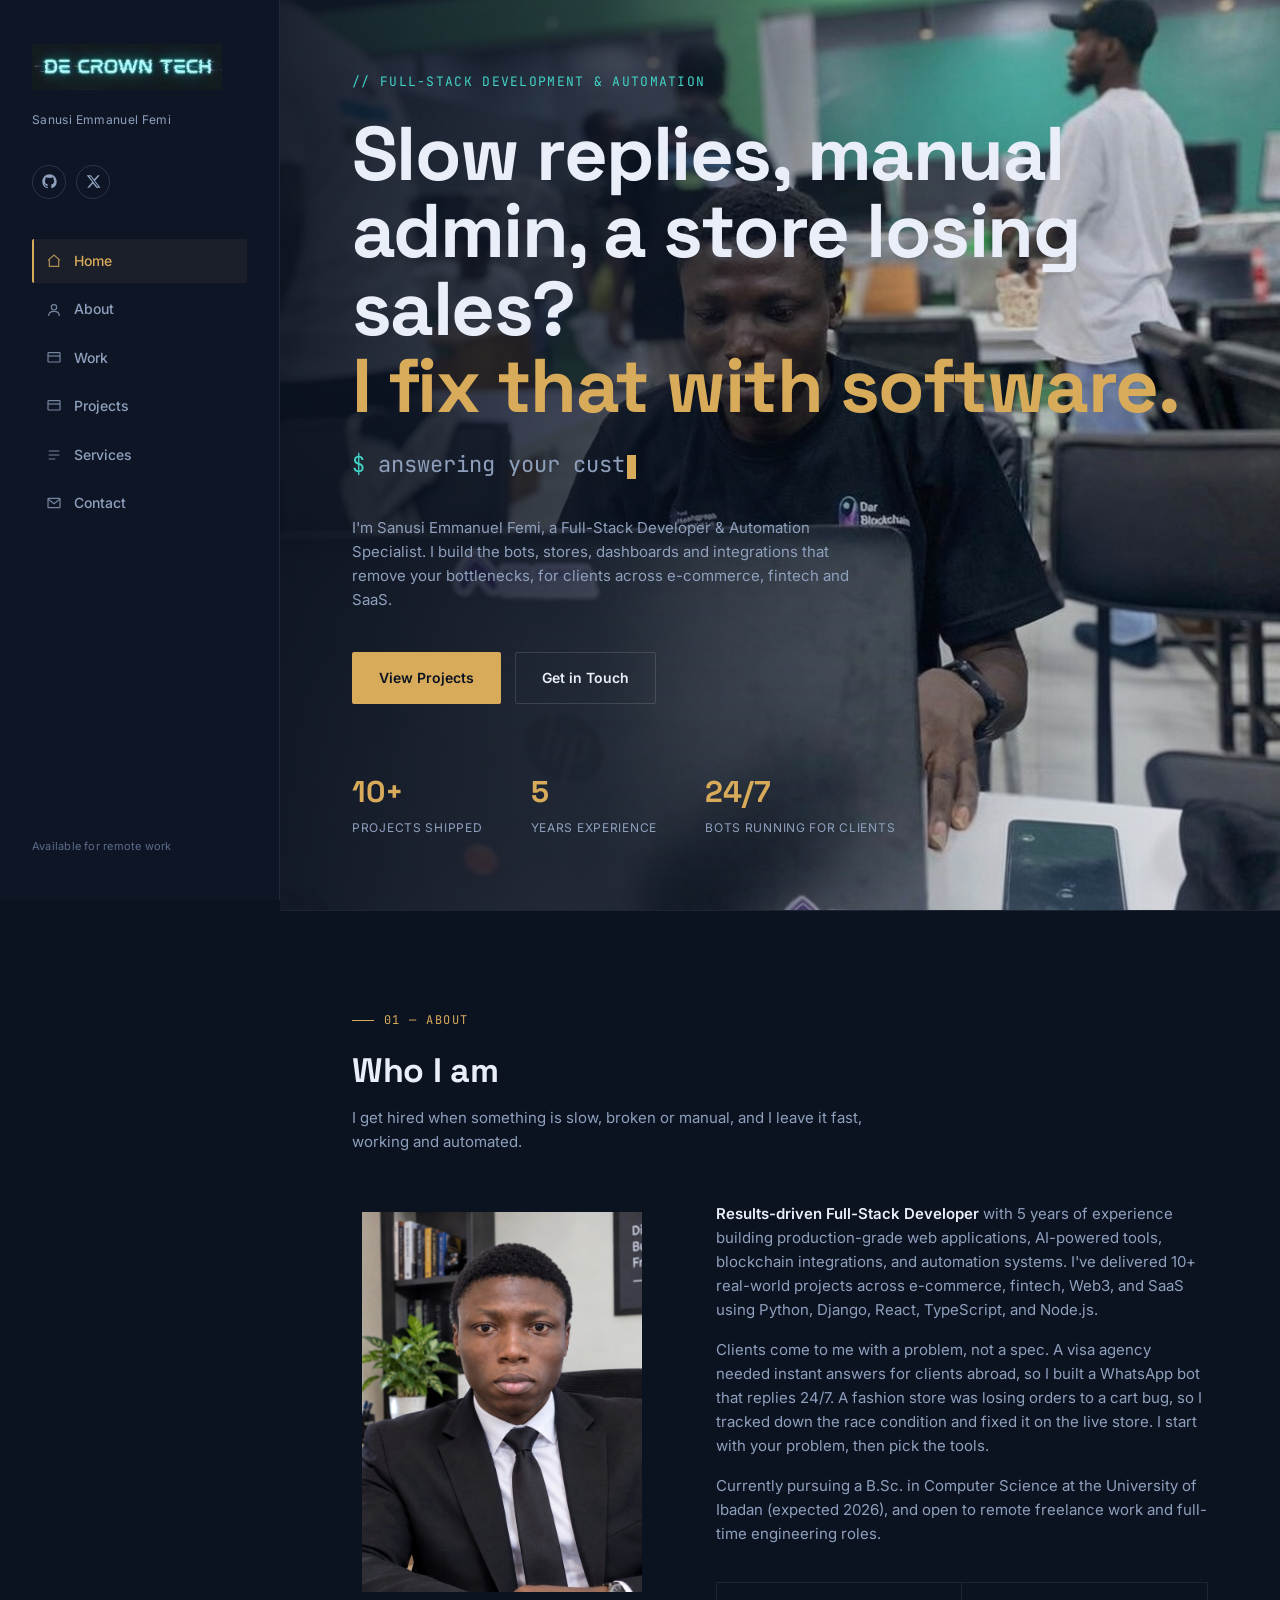
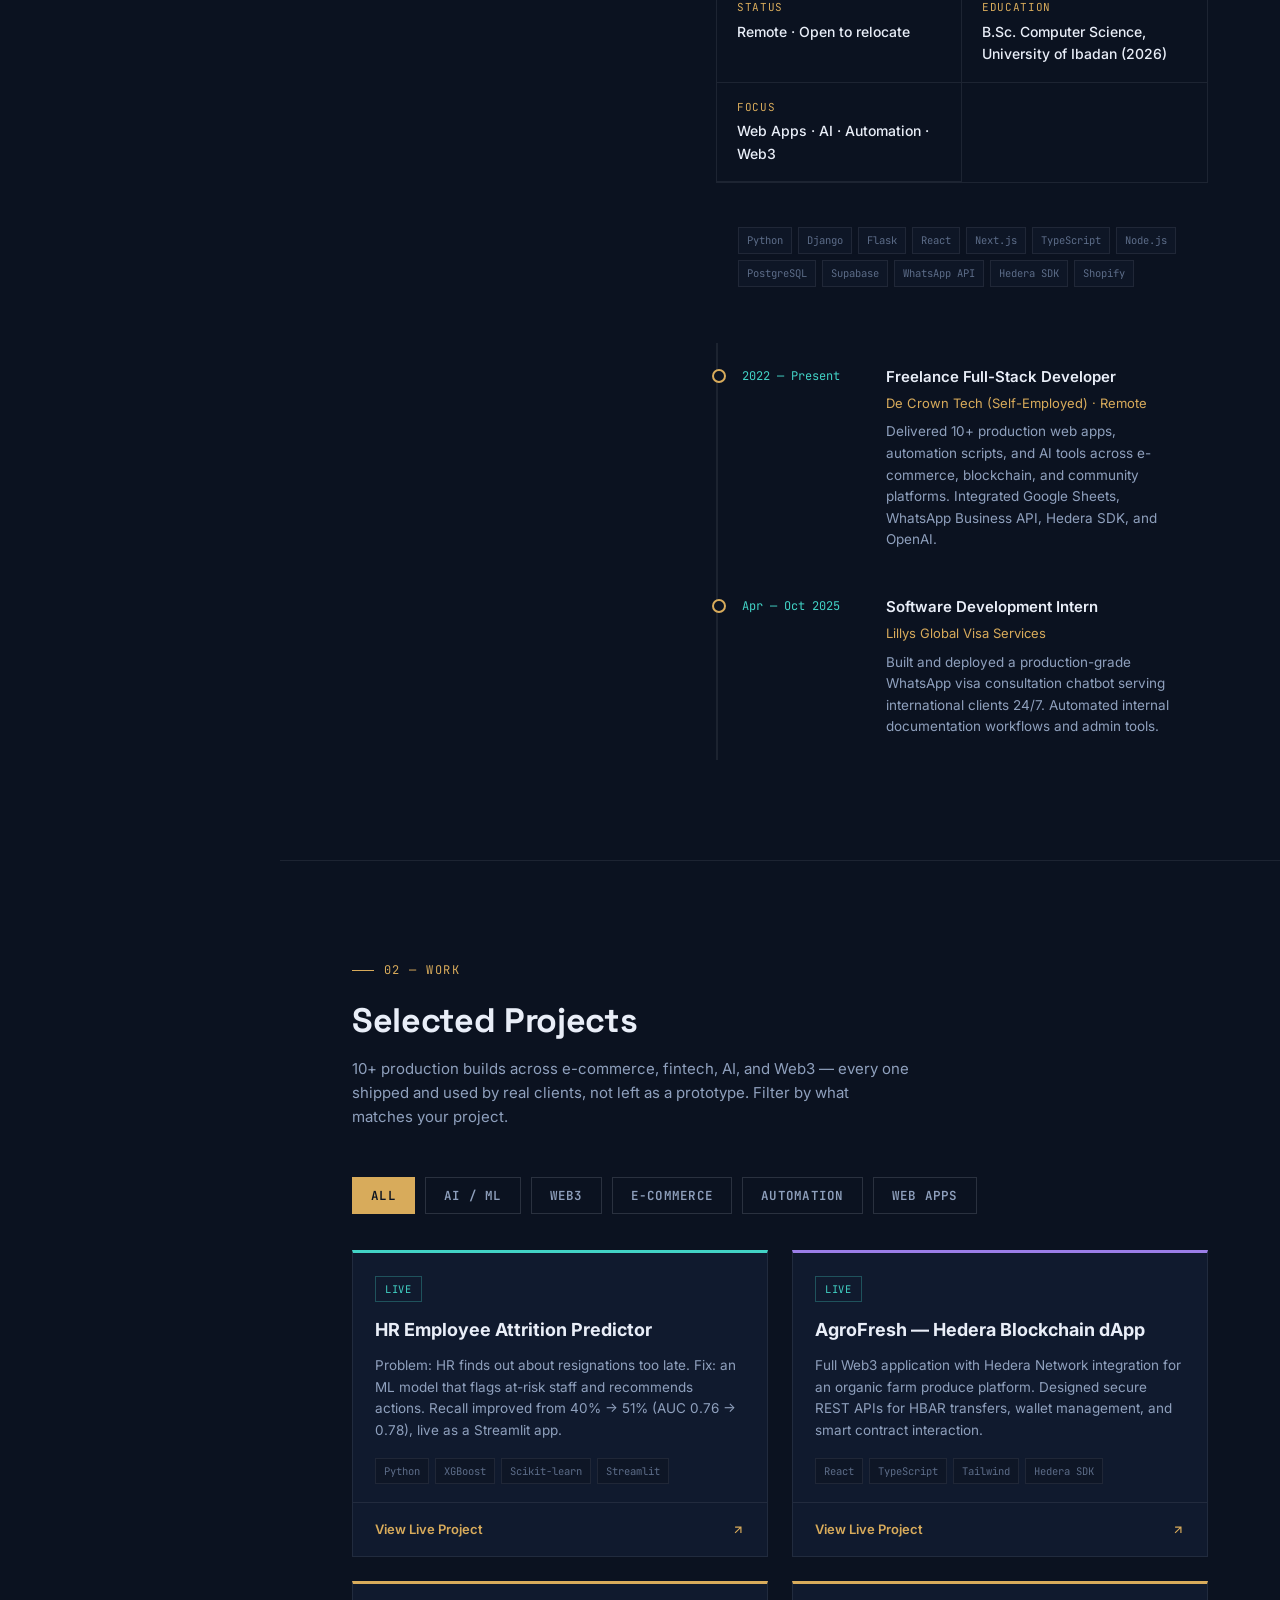
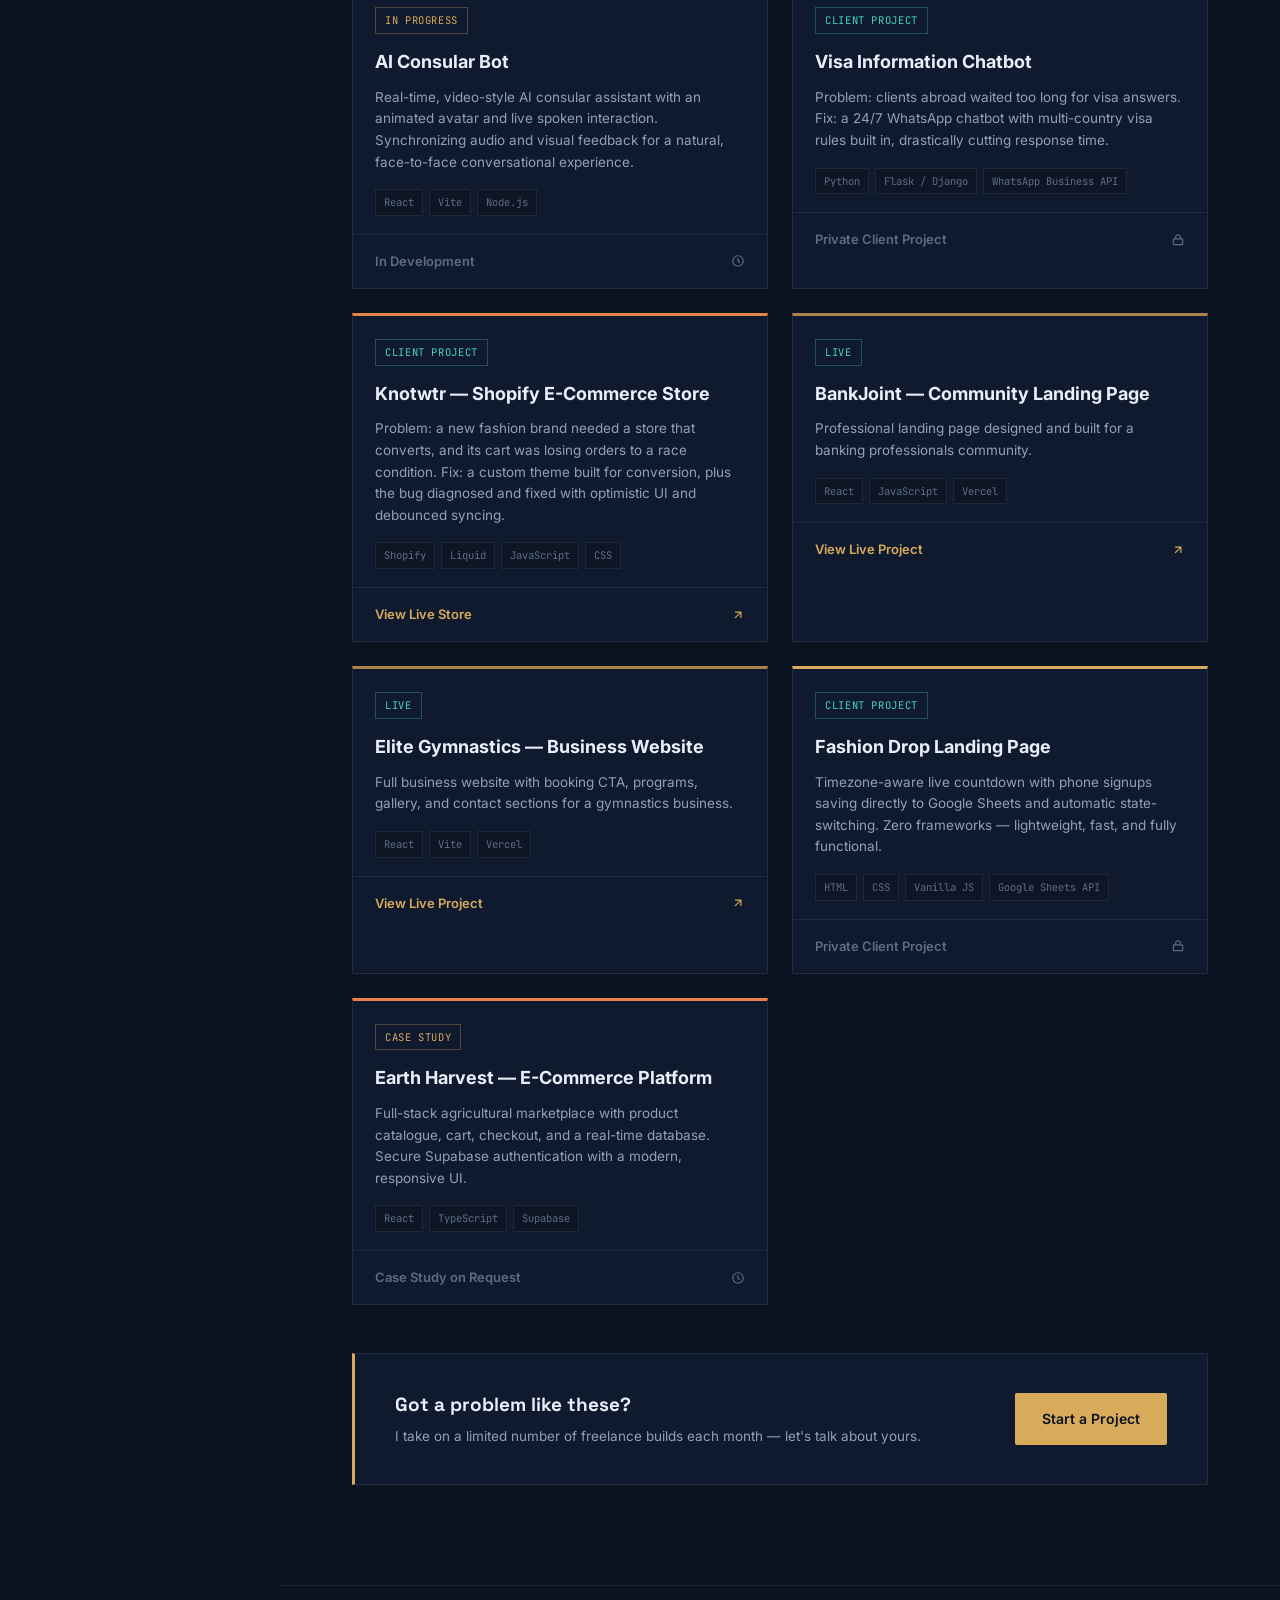
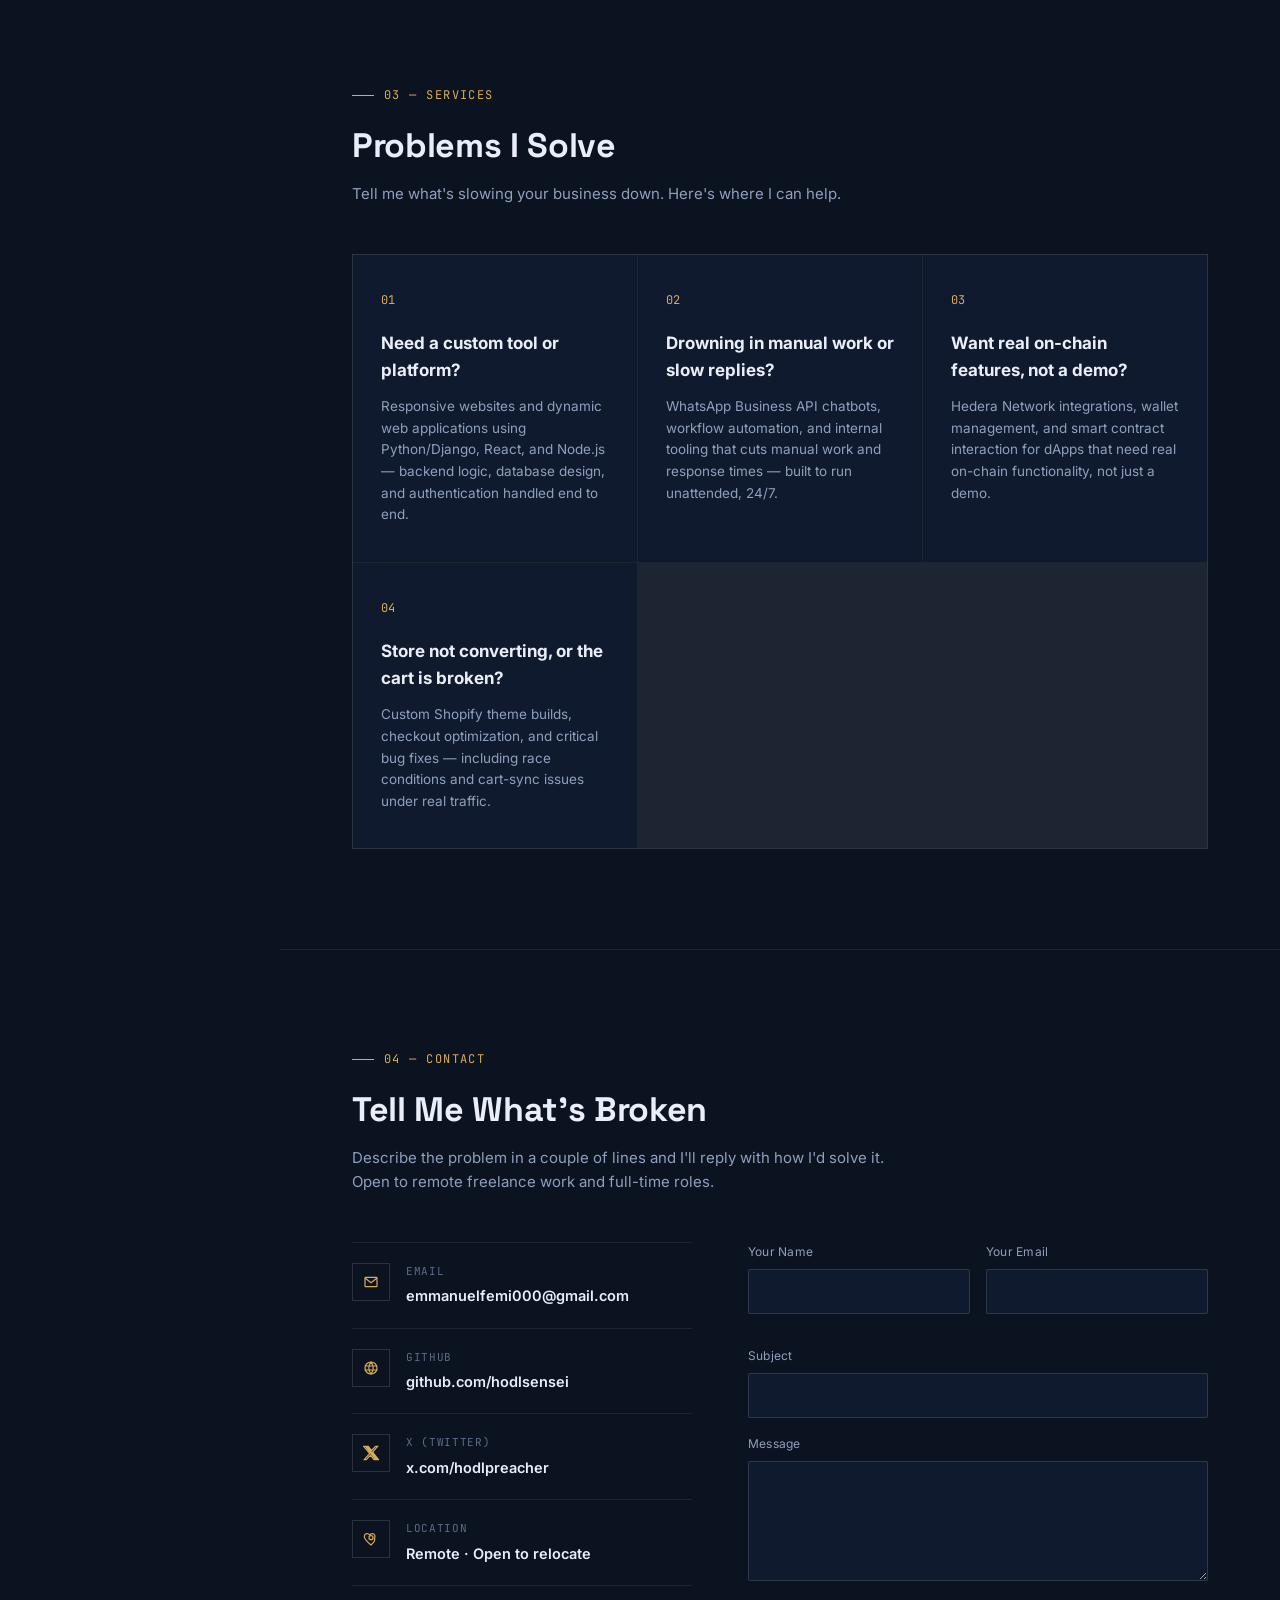
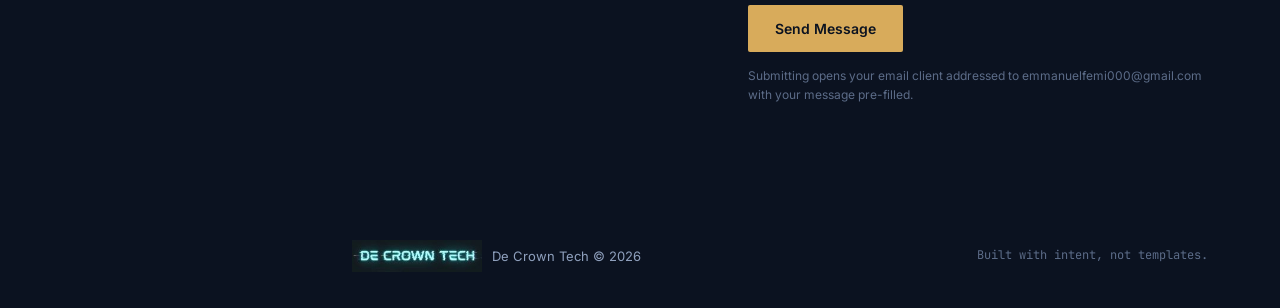
==== index.html @ ac9dbe1c "Initial commit: portfolio" ====
<!DOCTYPE html>
<html lang="en">
<head>
<meta charset="UTF-8">
<meta name="viewport" content="width=device-width, initial-scale=1.0">
<title>Sanusi Emmanuel Femi — De Crown Tech | Full-Stack Developer</title>
<meta name="description" content="Full-Stack Developer & Automation Specialist. Web apps, AI tools, Web3 integrations and Shopify builds for global clients.">
<link rel="preconnect" href="https://fonts.googleapis.com">
<link rel="preconnect" href="https://fonts.gstatic.com" crossorigin>
<link href="https://fonts.googleapis.com/css2?family=Space+Grotesk:wght@400;500;600;700&family=Inter:wght@400;500;600&family=JetBrains+Mono:wght@400;500&display=swap" rel="stylesheet">
<link rel="stylesheet" href="style.css">
</head>
<body>

<div class="app">

  <!-- ============ SIDEBAR ============ -->
  <aside class="sidebar">
    <div class="brand">
      <img src="assests/logo.jpg" alt="De Crown Tech logo" class="crown-mark">
      <div class="brand-sub">Sanusi Emmanuel Femi</div>
    </div>

    <button class="nav-toggle" id="navToggle" aria-label="Toggle navigation">
      <svg viewBox="0 0 24 24" width="18" height="18" fill="none" stroke="currentColor" stroke-width="2"><line x1="3" y1="6" x2="21" y2="6"/><line x1="3" y1="12" x2="21" y2="12"/><line x1="3" y1="18" x2="21" y2="18"/></svg>
    </button>

    <div class="socials">
      <a href="https://github.com/hodlsensei" target="_blank" rel="noopener" aria-label="GitHub">
        <svg viewBox="0 0 24 24" fill="currentColor"><path d="M12 .5C5.73.5.5 5.73.5 12a11.5 11.5 0 007.87 10.94c.58.1.79-.25.79-.56v-2c-3.2.7-3.88-1.54-3.88-1.54-.53-1.34-1.29-1.7-1.29-1.7-1.05-.72.08-.71.08-.71 1.17.08 1.78 1.2 1.78 1.2 1.03 1.77 2.7 1.26 3.36.96.1-.75.4-1.26.73-1.55-2.55-.29-5.24-1.28-5.24-5.7 0-1.26.45-2.29 1.19-3.1-.12-.29-.52-1.46.11-3.05 0 0 .97-.31 3.18 1.18a11 11 0 015.79 0c2.2-1.49 3.17-1.18 3.17-1.18.64 1.59.24 2.76.12 3.05.74.81 1.18 1.84 1.18 3.1 0 4.43-2.7 5.4-5.27 5.69.42.36.78 1.07.78 2.16v3.2c0 .31.21.67.8.56A11.5 11.5 0 0023.5 12C23.5 5.73 18.27.5 12 .5z"/></svg>
      </a>
      <a href="https://x.com/hodlpreacher" target="_blank" rel="noopener" aria-label="X (Twitter)">
        <svg viewBox="0 0 24 24" fill="currentColor"><path d="M18.9 2H22l-7.6 8.7L23.3 22h-6.8l-5.3-6.9L5 22H1.9l8.1-9.3L1 2h7l4.8 6.3L18.9 2zm-1.2 18h1.9L7.4 4H5.4l12.3 16z"/></svg>
      </a>
    </div>

    <nav class="nav" id="navMenu">
      <a href="#home" class="nav-link active">
        <svg viewBox="0 0 24 24" fill="none" stroke="currentColor" stroke-width="1.8"><path d="M3 11l9-8 9 8"/><path d="M5 10v10h14V10"/></svg>
        Home
      </a>
      <a href="#about" class="nav-link">
        <svg viewBox="0 0 24 24" fill="none" stroke="currentColor" stroke-width="1.8"><circle cx="12" cy="8" r="4"/><path d="M4 21c0-4.4 3.6-7 8-7s8 2.6 8 7"/></svg>
        About
      </a>
      <a href="work.html" class="nav-link">
        <svg viewBox="0 0 24 24" fill="none" stroke="currentColor" stroke-width="1.8"><rect x="3" y="4" width="18" height="14" rx="1"/><path d="M3 9h18"/></svg>
        Work
      </a>
      <a href="#projects" class="nav-link">
        <svg viewBox="0 0 24 24" fill="none" stroke="currentColor" stroke-width="1.8"><rect x="3" y="4" width="18" height="14" rx="1"/><path d="M3 9h18"/></svg>
        Projects
      </a>
      <a href="#services" class="nav-link">
        <svg viewBox="0 0 24 24" fill="none" stroke="currentColor" stroke-width="1.8"><path d="M4 6h16M4 12h16M4 18h10"/></svg>
        Services
      </a>
      <a href="#contact" class="nav-link">
        <svg viewBox="0 0 24 24" fill="none" stroke="currentColor" stroke-width="1.8"><rect x="3" y="5" width="18" height="14" rx="1"/><path d="M3 6l9 7 9-7"/></svg>
        Contact
      </a>
    </nav>

    <div class="sidebar-footer">Available for remote work</div>
  </aside>

  <!-- ============ MAIN ============ -->
  <main class="main">

    <!-- HERO -->
    <section class="hero" id="home">
      <img src="assests/hero-photo.jpg" alt="Sanusi Emmanuel Femi working on his laptop" class="hero-photo">
      <div class="hero-overlay"></div>
      <div class="hero-grid"></div>
      <div class="hero-eyebrow mono">// FULL-STACK DEVELOPMENT &amp; AUTOMATION</div>
      <h1>Slow replies, manual admin, a store losing sales?<br><span class="accent">I fix that with software.</span></h1>
      <div class="hero-typing mono"><span class="prompt">$</span> <span id="typeTarget"></span><span class="cursor"></span></div>
      <p class="hero-desc">I'm Sanusi Emmanuel Femi, a Full-Stack Developer &amp; Automation Specialist. I build the bots, stores, dashboards and integrations that remove your bottlenecks, for clients across e-commerce, fintech and SaaS.</p>
      <div class="hero-cta">
        <a href="#projects" class="btn btn-primary">View Projects</a>
        <a href="#contact" class="btn btn-ghost">Get in Touch</a>
      </div>
      <div class="hero-stats">
        <div><div class="hero-stat-num">10+</div><div class="hero-stat-label">Projects Shipped</div></div>
        <div><div class="hero-stat-num">5</div><div class="hero-stat-label">Years Experience</div></div>
        <div><div class="hero-stat-num">24/7</div><div class="hero-stat-label">Bots Running For Clients</div></div>
      </div>
    </section>

    <!-- ABOUT -->
    <section id="about">
      <div class="section-tag mono">01 — About</div>
      <h2 class="section-title">Who I am</h2>
      <p class="section-lede">I get hired when something is slow, broken or manual, and I leave it fast, working and automated.</p>

      <div class="about-grid">
        <div class="about-photo-wrap">
          <img src="assests/headshot.jpg" alt="Sanusi Emmanuel Femi" class="about-photo">
        </div>
        <div>
          <div class="about-bio">
            <p><strong>Results-driven Full-Stack Developer</strong> with 5 years of experience building production-grade web applications, AI-powered tools, blockchain integrations, and automation systems. I've delivered 10+ real-world projects across e-commerce, fintech, Web3, and SaaS using Python, Django, React, TypeScript, and Node.js.</p>
            <p>Clients come to me with a problem, not a spec. A visa agency needed instant answers for clients abroad, so I built a WhatsApp bot that replies 24/7. A fashion store was losing orders to a cart bug, so I tracked down the race condition and fixed it on the live store. I start with your problem, then pick the tools.</p>
            <p>Currently pursuing a B.Sc. in Computer Science at the University of Ibadan (expected 2026), and open to remote freelance work and full-time engineering roles.</p>
          </div>

          <div class="facts">
            <div class="fact"><span class="fact-k mono">STATUS</span><span class="fact-v">Remote · Open to relocate</span></div>
            <div class="fact"><span class="fact-k mono">EDUCATION</span><span class="fact-v">B.Sc. Computer Science, University of Ibadan (2026)</span></div>
            <div class="fact"><span class="fact-k mono">FOCUS</span><span class="fact-v">Web Apps · AI · Automation · Web3</span></div>
          </div>

          <div class="project-tags">
            <span>Python</span><span>Django</span><span>Flask</span><span>React</span><span>Next.js</span><span>TypeScript</span><span>Node.js</span><span>PostgreSQL</span><span>Supabase</span><span>WhatsApp API</span><span>Hedera SDK</span><span>Shopify</span>
          </div>

          <div class="timeline">
            <div class="timeline-item">
              <div class="timeline-date mono">2022 — Present</div>
              <div>
                <div class="timeline-role">Freelance Full-Stack Developer</div>
                <div class="timeline-org">De Crown Tech (Self-Employed) · Remote</div>
                <div class="timeline-desc">Delivered 10+ production web apps, automation scripts, and AI tools across e-commerce, blockchain, and community platforms. Integrated Google Sheets, WhatsApp Business API, Hedera SDK, and OpenAI.</div>
              </div>
            </div>
            <div class="timeline-item">
              <div class="timeline-date mono">Apr — Oct 2025</div>
              <div>
                <div class="timeline-role">Software Development Intern</div>
                <div class="timeline-org">Lillys Global Visa Services</div>
                <div class="timeline-desc">Built and deployed a production-grade WhatsApp visa consultation chatbot serving international clients 24/7. Automated internal documentation workflows and admin tools.</div>
              </div>
            </div>
          </div>
        </div>
      </div>
    </section>

    <!-- PROJECTS -->
    <section id="projects">
      <div class="section-tag mono">02 — Work</div>
      <h2 class="section-title">Selected Projects</h2>
      <p class="section-lede">10+ production builds across e-commerce, fintech, AI, and Web3 — every one shipped and used by real clients, not left as a prototype. Filter by what matches your project.</p>

      <div class="filters" id="filters">
        <button class="filter-btn active" data-filter="all">ALL</button>
        <button class="filter-btn" data-filter="ai">AI / ML</button>
        <button class="filter-btn" data-filter="web3">WEB3</button>
        <button class="filter-btn" data-filter="ecom">E-COMMERCE</button>
        <button class="filter-btn" data-filter="automation">AUTOMATION</button>
        <button class="filter-btn" data-filter="web">WEB APPS</button>
      </div>

      <div class="project-grid" id="projectGrid">

        <div class="project-card" data-cat="ai">
          <div class="project-top">
            <span class="project-status live">Live</span>
            <div class="project-title">HR Employee Attrition Predictor</div>
            <div class="project-desc">Problem: HR finds out about resignations too late. Fix: an ML model that flags at-risk staff and recommends actions. Recall improved from 40% → 51% (AUC 0.76 → 0.78), live as a Streamlit app.</div>
          </div>
          <div class="project-tags"><span>Python</span><span>XGBoost</span><span>Scikit-learn</span><span>Streamlit</span></div>
          <a href="https://hr-attrition-predictorr.streamlit.app" target="_blank" rel="noopener" class="project-link">View Live Project
            <svg viewBox="0 0 24 24" fill="none" stroke="currentColor" stroke-width="2"><path d="M7 17L17 7M7 7h10v10"/></svg>
          </a>
        </div>

        <div class="project-card" data-cat="web3">
          <div class="project-top">
            <span class="project-status live">Live</span>
            <div class="project-title">AgroFresh — Hedera Blockchain dApp</div>
            <div class="project-desc">Full Web3 application with Hedera Network integration for an organic farm produce platform. Designed secure REST APIs for HBAR transfers, wallet management, and smart contract interaction.</div>
          </div>
          <div class="project-tags"><span>React</span><span>TypeScript</span><span>Tailwind</span><span>Hedera SDK</span></div>
          <a href="https://hedera-app-mu.vercel.app" target="_blank" rel="noopener" class="project-link">View Live Project
            <svg viewBox="0 0 24 24" fill="none" stroke="currentColor" stroke-width="2"><path d="M7 17L17 7M7 7h10v10"/></svg>
          </a>
        </div>

        <div class="project-card" data-cat="automation ai">
          <div class="project-top">
            <span class="project-status progress">In Progress</span>
            <div class="project-title">AI Consular Bot</div>
            <div class="project-desc">Real-time, video-style AI consular assistant with an animated avatar and live spoken interaction. Synchronizing audio and visual feedback for a natural, face-to-face conversational experience.</div>
          </div>
          <div class="project-tags"><span>React</span><span>Vite</span><span>Node.js</span></div>
          <span class="project-link disabled">In Development
            <svg viewBox="0 0 24 24" fill="none" stroke="currentColor" stroke-width="2"><circle cx="12" cy="12" r="9"/><path d="M12 7v5l3 3"/></svg>
          </span>
        </div>

        <div class="project-card" data-cat="automation">
          <div class="project-top">
            <span class="project-status live">Client Project</span>
            <div class="project-title">Visa Information Chatbot</div>
            <div class="project-desc">Problem: clients abroad waited too long for visa answers. Fix: a 24/7 WhatsApp chatbot with multi-country visa rules built in, drastically cutting response time.</div>
          </div>
          <div class="project-tags"><span>Python</span><span>Flask / Django</span><span>WhatsApp Business API</span></div>
          <span class="project-link disabled">Private Client Project
            <svg viewBox="0 0 24 24" fill="none" stroke="currentColor" stroke-width="2"><rect x="4" y="10" width="16" height="10" rx="1"/><path d="M8 10V7a4 4 0 018 0v3"/></svg>
          </span>
        </div>

        <div class="project-card" data-cat="ecom">
          <div class="project-top">
            <span class="project-status live">Client Project</span>
            <div class="project-title">Knotwtr — Shopify E-Commerce Store</div>
            <div class="project-desc">Problem: a new fashion brand needed a store that converts, and its cart was losing orders to a race condition. Fix: a custom theme built for conversion, plus the bug diagnosed and fixed with optimistic UI and debounced syncing.</div>
          </div>
          <div class="project-tags"><span>Shopify</span><span>Liquid</span><span>JavaScript</span><span>CSS</span></div>
          <a href="https://knotwtr.com" target="_blank" rel="noopener" class="project-link">View Live Store
            <svg viewBox="0 0 24 24" fill="none" stroke="currentColor" stroke-width="2"><path d="M7 17L17 7M7 7h10v10"/></svg>
          </a>
        </div>

        <div class="project-card" data-cat="web">
          <div class="project-top">
            <span class="project-status live">Live</span>
            <div class="project-title">BankJoint — Community Landing Page</div>
            <div class="project-desc">Professional landing page designed and built for a banking professionals community.</div>
          </div>
          <div class="project-tags"><span>React</span><span>JavaScript</span><span>Vercel</span></div>
          <a href="https://bankjoint.vercel.app" target="_blank" rel="noopener" class="project-link">View Live Project
            <svg viewBox="0 0 24 24" fill="none" stroke="currentColor" stroke-width="2"><path d="M7 17L17 7M7 7h10v10"/></svg>
          </a>
        </div>

        <div class="project-card" data-cat="web">
          <div class="project-top">
            <span class="project-status live">Live</span>
            <div class="project-title">Elite Gymnastics — Business Website</div>
            <div class="project-desc">Full business website with booking CTA, programs, gallery, and contact sections for a gymnastics business.</div>
          </div>
          <div class="project-tags"><span>React</span><span>Vite</span><span>Vercel</span></div>
          <a href="https://elite-gymnastics-launch.vercel.app" target="_blank" rel="noopener" class="project-link">View Live Project
            <svg viewBox="0 0 24 24" fill="none" stroke="currentColor" stroke-width="2"><path d="M7 17L17 7M7 7h10v10"/></svg>
          </a>
        </div>

        <div class="project-card" data-cat="web automation">
          <div class="project-top">
            <span class="project-status live">Client Project</span>
            <div class="project-title">Fashion Drop Landing Page</div>
            <div class="project-desc">Timezone-aware live countdown with phone signups saving directly to Google Sheets and automatic state-switching. Zero frameworks — lightweight, fast, and fully functional.</div>
          </div>
          <div class="project-tags"><span>HTML</span><span>CSS</span><span>Vanilla JS</span><span>Google Sheets API</span></div>
          <span class="project-link disabled">Private Client Project
            <svg viewBox="0 0 24 24" fill="none" stroke="currentColor" stroke-width="2"><rect x="4" y="10" width="16" height="10" rx="1"/><path d="M8 10V7a4 4 0 018 0v3"/></svg>
          </span>
        </div>

        <div class="project-card" data-cat="ecom web">
          <div class="project-top">
            <span class="project-status progress">Case Study</span>
            <div class="project-title">Earth Harvest — E-Commerce Platform</div>
            <div class="project-desc">Full-stack agricultural marketplace with product catalogue, cart, checkout, and a real-time database. Secure Supabase authentication with a modern, responsive UI.</div>
          </div>
          <div class="project-tags"><span>React</span><span>TypeScript</span><span>Supabase</span></div>
          <span class="project-link disabled">Case Study on Request
            <svg viewBox="0 0 24 24" fill="none" stroke="currentColor" stroke-width="2"><circle cx="12" cy="12" r="9"/><path d="M12 7v5l3 3"/></svg>
          </span>
        </div>

      </div>

      <div class="projects-cta">
        <div>
          <div class="projects-cta-title">Got a problem like these?</div>
          <div class="projects-cta-sub">I take on a limited number of freelance builds each month — let's talk about yours.</div>
        </div>
        <a href="#contact" class="btn btn-primary">Start a Project</a>
      </div>
    </section>

    <!-- SERVICES -->
    <section id="services">
      <div class="section-tag mono">03 — Services</div>
      <h2 class="section-title">Problems I Solve</h2>
      <p class="section-lede">Tell me what's slowing your business down. Here's where I can help.</p>

      <div class="service-grid">
        <div class="service-card">
          <div class="service-num mono">01</div>
          <div class="service-title">Need a custom tool or platform?</div>
          <div class="service-desc">Responsive websites and dynamic web applications using Python/Django, React, and Node.js — backend logic, database design, and authentication handled end to end.</div>
        </div>
        <div class="service-card">
          <div class="service-num mono">02</div>
          <div class="service-title">Drowning in manual work or slow replies?</div>
          <div class="service-desc">WhatsApp Business API chatbots, workflow automation, and internal tooling that cuts manual work and response times — built to run unattended, 24/7.</div>
        </div>
        <div class="service-card">
          <div class="service-num mono">03</div>
          <div class="service-title">Want real on-chain features, not a demo?</div>
          <div class="service-desc">Hedera Network integrations, wallet management, and smart contract interaction for dApps that need real on-chain functionality, not just a demo.</div>
        </div>
        <div class="service-card">
          <div class="service-num mono">04</div>
          <div class="service-title">Store not converting, or the cart is broken?</div>
          <div class="service-desc">Custom Shopify theme builds, checkout optimization, and critical bug fixes — including race conditions and cart-sync issues under real traffic.</div>
        </div>
      </div>
    </section>

    <!-- CONTACT -->
    <section id="contact">
      <div class="section-tag mono">04 — Contact</div>
      <h2 class="section-title">Tell Me What's Broken</h2>
      <p class="section-lede">Describe the problem in a couple of lines and I'll reply with how I'd solve it. Open to remote freelance work and full-time roles.</p>

      <div class="contact-grid">
        <div class="contact-info">
          <div class="contact-info-item">
            <div class="ci-icon"><svg viewBox="0 0 24 24" fill="none" stroke="currentColor" stroke-width="1.8"><rect x="3" y="5" width="18" height="14" rx="1"/><path d="M3 6l9 7 9-7"/></svg></div>
            <div><div class="ci-label mono">Email</div><div class="ci-value">emmanuelfemi000@gmail.com</div></div>
          </div>
          <div class="contact-info-item">
            <div class="ci-icon"><svg viewBox="0 0 24 24" fill="none" stroke="currentColor" stroke-width="1.8"><circle cx="12" cy="12" r="9"/><path d="M2.5 9h19M2.5 15h19M12 3a14 14 0 010 18M12 3a14 14 0 000 18"/></svg></div>
            <div><div class="ci-label mono">GitHub</div><div class="ci-value">github.com/hodlsensei</div></div>
          </div>
          <div class="contact-info-item">
            <div class="ci-icon"><svg viewBox="0 0 24 24" fill="none" stroke="currentColor" stroke-width="1.8"><path d="M18.9 2H22l-7.6 8.7L23.3 22h-6.8l-5.3-6.9L5 22H1.9l8.1-9.3L1 2h7l4.8 6.3L18.9 2zm-1.2 18h1.9L7.4 4H5.4l12.3 16z"/></svg></div>
            <div><div class="ci-label mono">X (Twitter)</div><div class="ci-value">x.com/hodlpreacher</div></div>
          </div>
          <div class="contact-info-item">
            <div class="ci-icon"><svg viewBox="0 0 24 24" fill="none" stroke="currentColor" stroke-width="1.8"><path d="M12 21s-7-6-9.3-10.1C1.1 7.8 2.4 4 6 4c2 0 3.3 1.1 4 2.2C10.7 5.1 12 4 14 4c3.6 0 4.9 3.8 3.3 6.9C19 15 12 21 12 21z" fill="none"/><circle cx="12" cy="10" r="3"/></svg></div>
            <div><div class="ci-label mono">Location</div><div class="ci-value">Remote · Open to relocate</div></div>
          </div>
        </div>

        <form class="contact-form" id="contactForm">
          <div class="form-row">
            <div class="field">
              <label for="cname">Your Name</label>
              <input type="text" id="cname" name="name" required>
            </div>
            <div class="field">
              <label for="cemail">Your Email</label>
              <input type="email" id="cemail" name="email" required>
            </div>
          </div>
          <div class="field">
            <label for="csubject">Subject</label>
            <input type="text" id="csubject" name="subject" required>
          </div>
          <div class="field">
            <label for="cmessage">Message</label>
            <textarea id="cmessage" name="message" required></textarea>
          </div>
          <button type="submit" class="btn btn-primary">Send Message</button>
          <div class="form-note">Submitting opens your email client addressed to emmanuelfemi000@gmail.com with your message pre-filled.</div>
        </form>
      </div>
    </section>

    <footer class="footer">
      <div class="footer-mark">
        <img src="assests/logo.jpg" alt="De Crown Tech logo" class="footer-logo">
        De Crown Tech © 2026
      </div>
      <div class="footer-right mono">Built with intent, not templates.</div>
    </footer>

  </main>
</div>

<script src="script.js"></script>

</body>
</html>
---- style.css ----
:root {
  --bg: #0b1220;
  --bg-panel: #101a2e;
  --bg-panel-2: #0e1626;
  --border: rgba(233, 238, 248, 0.08);
  --border-strong: rgba(233, 238, 248, 0.14);
  --text: #e9eef8;
  --text-dim: #8fa0bd;
  --text-faint: #5c6c88;
  --gold: #d8ab5b;
  --gold-dim: #a9834a;
  --teal: #42d3c6;
  --radius: 2px;
}

* {
  box-sizing: border-box;
  margin: 0;
  padding: 0;
}

html {
  scroll-behavior: smooth;
}

body {
  background: var(--bg);
  color: var(--text);
  font-family: 'Inter', sans-serif;
  font-size: 16px;
  line-height: 1.6;
  -webkit-font-smoothing: antialiased;
}

h1,
h2,
h3,
.display {
  font-family: 'Space Grotesk', sans-serif;
}

.mono {
  font-family: 'JetBrains Mono', monospace;
}

a {
  color: inherit;
  text-decoration: none;
}

ul {
  list-style: none;
}

img {
  max-width: 100%;
  display: block;
}

/* ---------- layout shell ---------- */
.app {
  display: grid;
  grid-template-columns: 280px 1fr;
  min-height: 100vh;
}

/* ---------- sidebar ---------- */
.sidebar {
  position: fixed;
  top: 0;
  left: 0;
  bottom: 0;
  width: 280px;
  background: var(--bg-panel-2);
  border-right: 1px solid var(--border);
  display: flex;
  flex-direction: column;
  padding: 44px 32px;
  z-index: 100;
}

.brand {
  display: flex;
  flex-direction: column;
  align-items: flex-start;
  margin-bottom: 36px;
}

/* ---------- logo (single source of truth) ---------- */
.crown-mark {
  width: 190px;
  max-width: 100%;
  height: auto;
  margin-bottom: 16px;
  display: block;
}

.footer-logo {
  width: 130px;
  height: auto;
  display: block;
}

.brand-sub {
  font-size: 12px;
  color: var(--text-dim);
  margin-top: 4px;
  letter-spacing: 0.03em;
}

.socials {
  display: flex;
  gap: 10px;
  margin-bottom: 40px;
}

.socials a {
  width: 34px;
  height: 34px;
  border: 1px solid var(--border-strong);
  border-radius: 50%;
  display: flex;
  align-items: center;
  justify-content: center;
  color: var(--text-dim);
  transition: all .2s ease;
}

.socials a:hover {
  border-color: var(--gold);
  color: var(--gold);
}

.socials svg {
  width: 15px;
  height: 15px;
}

.nav {
  display: flex;
  flex-direction: column;
  gap: 4px;
  flex: 1;
}

.nav a {
  display: flex;
  align-items: center;
  gap: 12px;
  padding: 11px 12px;
  border-radius: var(--radius);
  color: var(--text-dim);
  font-size: 14px;
  font-weight: 500;
  border-left: 2px solid transparent;
  transition: all .18s ease;
}

.nav a svg {
  width: 16px;
  height: 16px;
  flex-shrink: 0;
  opacity: 0.8;
}

.nav a:hover {
  color: var(--text);
  background: rgba(255, 255, 255, 0.03);
}

.nav a.active {
  color: var(--gold);
  border-left-color: var(--gold);
  background: rgba(216, 171, 91, 0.06);
}

.sidebar-footer {
  font-size: 11px;
  color: var(--text-faint);
  margin-top: 24px;
  letter-spacing: 0.02em;
}

/* mobile nav toggle */
.nav-toggle {
  display: none;
}

/* ---------- main ---------- */
.main {
  grid-column: 2;
}

section {
  padding: 100px 72px;
  border-bottom: 1px solid var(--border);
}

section:last-of-type {
  border-bottom: none;
}

.section-tag {
  font-family: 'JetBrains Mono', monospace;
  font-size: 12px;
  color: var(--gold);
  letter-spacing: 0.12em;
  text-transform: uppercase;
  margin-bottom: 14px;
  display: flex;
  align-items: center;
  gap: 10px;
}

.section-tag::before {
  content: '';
  width: 22px;
  height: 1px;
  background: var(--gold);
  display: inline-block;
}

.section-title {
  font-size: 34px;
  font-weight: 700;
  margin-bottom: 8px;
  letter-spacing: -0.01em;
}

.section-lede {
  color: var(--text-dim);
  font-size: 15px;
  max-width: 560px;
  margin-bottom: 48px;
}

/* ---------- hero ---------- */
.hero {
  min-height: 92vh;
  display: flex;
  flex-direction: column;
  justify-content: center;
  padding: 72px;
  position: relative;
  overflow: hidden;
  border-bottom: 1px solid var(--border);
}

.hero-photo {
  position: absolute;
  inset: 0;
  width: 100%;
  height: 100%;
  object-fit: cover;
  object-position: center 25%;
  z-index: 0;
}

.hero-overlay {
  position: absolute;
  inset: 0;
  background: linear-gradient(90deg, rgba(11, 18, 32, 0.92) 0%, rgba(11, 18, 32, 0.75) 32%, rgba(11, 18, 32, 0.25) 58%, rgba(11, 18, 32, 0.05) 100%);
  z-index: 1;
}

.hero-eyebrow,
.hero h1,
.hero-typing,
.hero-desc,
.hero-cta,
.hero-stats {
  position: relative;
  z-index: 2;
}

.hero-grid {
  display: none;
}

.hero-eyebrow {
  font-family: 'JetBrains Mono', monospace;
  font-size: 13px;
  color: var(--teal);
  letter-spacing: 0.1em;
  margin-bottom: 22px;
  position: relative;
}

.hero h1 {
  font-size: clamp(40px, 6vw, 76px);
  line-height: 1.02;
  font-weight: 700;
  letter-spacing: -0.02em;
  margin-bottom: 22px;
  position: relative;
  max-width: 900px;
}

.hero h1 .accent {
  color: var(--gold);
}

.hero-typing {
  font-family: 'JetBrains Mono', monospace;
  font-size: clamp(16px, 2.2vw, 22px);
  color: var(--text-dim);
  margin-bottom: 34px;
  min-height: 32px;
  position: relative;
}

.hero-typing .prompt {
  color: var(--teal);
}

.hero-typing .cursor {
  display: inline-block;
  width: 9px;
  height: 1.1em;
  background: var(--gold);
  vertical-align: text-bottom;
  margin-left: 2px;
  animation: blink 1s steps(1) infinite;
}

@keyframes blink {
  50% {
    opacity: 0;
  }
}

.hero-desc {
  color: var(--text-dim);
  max-width: 520px;
  margin-bottom: 40px;
  font-size: 15px;
  position: relative;
}

.hero-cta {
  display: flex;
  gap: 14px;
  flex-wrap: wrap;
  position: relative;
}

.btn {
  display: inline-flex;
  align-items: center;
  gap: 8px;
  padding: 14px 26px;
  font-size: 14px;
  font-weight: 600;
  border-radius: var(--radius);
  border: 1px solid transparent;
  transition: all .2s ease;
  cursor: pointer;
  font-family: 'Inter', sans-serif;
}

.btn-primary {
  background: var(--gold);
  color: #0b1220;
}

.btn-primary:hover {
  background: #e8bd76;
  transform: translateY(-1px);
}

.btn-ghost {
  border-color: var(--border-strong);
  color: var(--text);
}

.btn-ghost:hover {
  border-color: var(--gold);
  color: var(--gold);
}

.hero-stats {
  display: flex;
  gap: 48px;
  margin-top: 64px;
  position: relative;
  flex-wrap: wrap;
}

.hero-stat-num {
  font-family: 'Space Grotesk', sans-serif;
  font-size: 30px;
  font-weight: 700;
  color: var(--gold);
}

.hero-stat-label {
  font-size: 12px;
  color: var(--text-dim);
  text-transform: uppercase;
  letter-spacing: 0.06em;
  margin-top: 2px;
}

/* ---------- about ---------- */
.about-grid {
  display: grid;
  grid-template-columns: 300px 1fr;
  gap: 64px;
  align-items: start;
}

.about-photo-wrap {
  position: sticky;
  top: 44px;
  aspect-ratio: 3/4;
  overflow: hidden;
}

.about-photo-wrap::before {
  content: '';
  position: absolute;
  inset: 0;
  border: 1px solid var(--gold-dim);
  outline: 10px solid var(--bg);
  outline-offset: -10px;
  z-index: 2;
  pointer-events: none;
}

.about-photo {
  width: 100%;
  height: 100%;
  object-fit: cover;
  object-position: center 20%;
  filter: grayscale(15%) contrast(1.05);
}

.about-bio p {
  color: var(--text-dim);
  margin-bottom: 16px;
  font-size: 15px;
  max-width: 680px;
}

.about-bio strong {
  color: var(--text);
  font-weight: 600;
}

.facts {
  display: grid;
  grid-template-columns: 1fr 1fr;
  gap: 0;
  margin: 36px 0 44px;
  max-width: 680px;
  border: 1px solid var(--border);
}

.fact {
  display: flex;
  flex-direction: column;
  gap: 4px;
  font-size: 14px;
  padding: 16px 20px;
  border-bottom: 1px solid var(--border);
}

.fact:nth-child(odd) {
  border-right: 1px solid var(--border);
}

.fact-k {
  color: var(--gold);
  font-family: 'JetBrains Mono', monospace;
  font-size: 11px;
  letter-spacing: 0.06em;
}

.fact-v {
  color: var(--text);
  font-weight: 500;
}

.skills {
  margin-top: 48px;
  max-width: 680px;
  padding: 28px 28px 8px;
  background: var(--bg-panel);
  border: 1px solid var(--border);
}

.skill-row {
  margin-bottom: 22px;
}

.skill-head {
  display: flex;
  justify-content: space-between;
  font-size: 13px;
  margin-bottom: 8px;
}

.skill-head span:first-child {
  font-weight: 600;
  letter-spacing: 0.02em;
}

.skill-head span:last-child {
  color: var(--gold);
  font-family: 'JetBrains Mono', monospace;
}

.skill-bar {
  height: 5px;
  background: var(--bg-panel-2);
  border: 1px solid var(--border);
  overflow: hidden;
}

.skill-fill {
  height: 100%;
  background: linear-gradient(90deg, var(--gold-dim), var(--gold));
  width: 0%;
  transition: width 1.2s ease;
}

.timeline {
  margin-top: 56px;
  max-width: 680px;
}

.timeline-item {
  display: grid;
  grid-template-columns: 120px 1fr;
  gap: 24px;
  padding: 22px 24px;
  border-left: 2px solid var(--border);
  position: relative;
}

.timeline-item::before {
  content: '';
  position: absolute;
  left: -6px;
  top: 26px;
  width: 10px;
  height: 10px;
  border-radius: 50%;
  background: var(--bg);
  border: 2px solid var(--gold);
}

.timeline-date {
  font-family: 'JetBrains Mono', monospace;
  font-size: 12px;
  color: var(--teal);
  padding-top: 2px;
}

.timeline-role {
  font-weight: 600;
  font-size: 15px;
  margin-bottom: 4px;
}

.timeline-org {
  font-size: 13px;
  color: var(--gold);
  margin-bottom: 8px;
}

.timeline-desc {
  font-size: 13.5px;
  color: var(--text-dim);
}

/* ---------- projects ---------- */
.filters {
  display: flex;
  gap: 10px;
  flex-wrap: wrap;
  margin-bottom: 36px;
}

.filter-btn {
  padding: 9px 18px;
  font-size: 12.5px;
  font-weight: 600;
  border: 1px solid var(--border-strong);
  color: var(--text-dim);
  background: transparent;
  cursor: pointer;
  font-family: 'JetBrains Mono', monospace;
  letter-spacing: 0.02em;
  transition: all .18s ease;
}

.filter-btn:hover {
  color: var(--text);
  border-color: var(--text-dim);
}

.filter-btn.active {
  color: #0b1220;
  background: var(--gold);
  border-color: var(--gold);
}

.project-grid {
  display: grid;
  grid-template-columns: repeat(auto-fill, minmax(320px, 1fr));
  gap: 24px;
}

.project-card {
  background: var(--bg-panel);
  border: 1px solid var(--border);
  border-top: 3px solid var(--gold-dim);
  display: flex;
  flex-direction: column;
  transition: border-color .2s ease, transform .2s ease, box-shadow .2s ease;
}

.project-card[data-cat*="ai"] {
  border-top-color: #42d3c6;
}

.project-card[data-cat*="web3"] {
  border-top-color: #9b7ee8;
}

.project-card[data-cat*="ecom"] {
  border-top-color: #e8834a;
}

.project-card[data-cat*="automation"] {
  border-top-color: #d8ab5b;
}

.project-card:hover {
  border-color: var(--gold-dim);
  transform: translateY(-4px);
  box-shadow: 0 16px 32px -12px rgba(0, 0, 0, 0.5);
}

.project-top {
  padding: 22px 22px 0;
}

.project-status {
  display: inline-block;
  font-family: 'JetBrains Mono', monospace;
  font-size: 10.5px;
  letter-spacing: 0.06em;
  text-transform: uppercase;
  padding: 4px 9px;
  border: 1px solid var(--border-strong);
  color: var(--text-dim);
  margin-bottom: 14px;
}

.project-status.live {
  color: var(--teal);
  border-color: rgba(66, 211, 198, 0.3);
}

.project-status.progress {
  color: var(--gold);
  border-color: rgba(216, 171, 91, 0.3);
}

.project-title {
  font-size: 18px;
  font-weight: 700;
  margin-bottom: 10px;
}

.project-desc {
  font-size: 13.5px;
  color: var(--text-dim);
  margin-bottom: 16px;
  flex: 1;
}

.project-tags {
  display: flex;
  flex-wrap: wrap;
  gap: 6px;
  padding: 0 22px;
  margin-bottom: 18px;
}

.project-tags span {
  font-family: 'JetBrains Mono', monospace;
  font-size: 10.5px;
  color: var(--text-faint);
  background: var(--bg-panel-2);
  padding: 4px 8px;
  border: 1px solid var(--border);
}

.project-link {
  display: flex;
  align-items: center;
  justify-content: space-between;
  padding: 16px 22px;
  border-top: 1px solid var(--border);
  font-size: 13px;
  font-weight: 600;
  color: var(--gold);
}

.project-link.disabled {
  color: var(--text-faint);
}

.project-link svg {
  width: 14px;
  height: 14px;
}

.projects-cta {
  margin-top: 48px;
  padding: 36px 40px;
  background: var(--bg-panel);
  border: 1px solid var(--border);
  border-left: 3px solid var(--gold);
  display: flex;
  align-items: center;
  justify-content: space-between;
  gap: 24px;
  flex-wrap: wrap;
}

.projects-cta-title {
  font-family: 'Space Grotesk', sans-serif;
  font-size: 19px;
  font-weight: 700;
  margin-bottom: 6px;
}

.projects-cta-sub {
  font-size: 13.5px;
  color: var(--text-dim);
}

/* ---------- services ---------- */
.service-grid {
  display: grid;
  grid-template-columns: repeat(auto-fit, minmax(250px, 1fr));
  gap: 1px;
  background: var(--border);
  border: 1px solid var(--border);
}

.service-card {
  background: var(--bg-panel);
  padding: 36px 28px;
}

.service-num {
  font-family: 'JetBrains Mono', monospace;
  font-size: 12px;
  color: var(--gold);
  margin-bottom: 20px;
}

.service-title {
  font-size: 17px;
  font-weight: 700;
  margin-bottom: 12px;
}

.service-desc {
  font-size: 13.5px;
  color: var(--text-dim);
}

/* ---------- contact ---------- */
.contact-grid {
  display: grid;
  grid-template-columns: 340px 1fr;
  gap: 56px;
}

.contact-info-item {
  display: flex;
  gap: 16px;
  padding: 20px 0;
  border-top: 1px solid var(--border);
}

.contact-info-item:last-child {
  border-bottom: 1px solid var(--border);
}

.ci-icon {
  width: 38px;
  height: 38px;
  border: 1px solid var(--border-strong);
  display: flex;
  align-items: center;
  justify-content: center;
  flex-shrink: 0;
  color: var(--gold);
}

.ci-icon svg {
  width: 16px;
  height: 16px;
}

.ci-label {
  font-size: 11px;
  color: var(--text-faint);
  text-transform: uppercase;
  letter-spacing: 0.06em;
  margin-bottom: 4px;
}

.ci-value {
  font-size: 14.5px;
  font-weight: 600;
}

.form-row {
  display: grid;
  grid-template-columns: 1fr 1fr;
  gap: 16px;
  margin-bottom: 16px;
}

.field label {
  display: block;
  font-size: 12px;
  color: var(--text-dim);
  margin-bottom: 8px;
  letter-spacing: 0.02em;
}

.field input,
.field textarea {
  width: 100%;
  background: var(--bg-panel);
  border: 1px solid var(--border-strong);
  color: var(--text);
  padding: 13px 14px;
  font-size: 14px;
  font-family: 'Inter', sans-serif;
  border-radius: var(--radius);
}

.field input:focus,
.field textarea:focus {
  outline: none;
  border-color: var(--gold);
}

.field {
  margin-bottom: 16px;
}

.field textarea {
  resize: vertical;
  min-height: 120px;
}

.form-note {
  font-size: 12px;
  color: var(--text-faint);
  margin-top: 14px;
}

/* ---------- footer ---------- */
.footer {
  padding: 36px 72px;
  display: flex;
  justify-content: space-between;
  align-items: center;
  flex-wrap: wrap;
  gap: 16px;
}

.footer-mark {
  display: flex;
  align-items: center;
  gap: 10px;
  font-size: 13px;
  color: var(--text-dim);
  overflow: hidden;
}

.footer-right {
  font-size: 12px;
  color: var(--text-faint);
  font-family: 'JetBrains Mono', monospace;
}

/* ---------- responsive ---------- */
@media (max-width: 980px) {

  .about-grid,
  .contact-grid {
    grid-template-columns: 1fr;
  }

  .about-photo-wrap {
    position: static;
    max-width: 220px;
    aspect-ratio: 1;
  }

  .facts {
    grid-template-columns: 1fr;
  }

  .fact:nth-child(odd) {
    border-right: none;
  }
}

@media (max-width: 860px) {
  .app {
    grid-template-columns: 1fr;
  }

  .sidebar {
    position: fixed;
    top: 0;
    left: 0;
    right: 0;
    bottom: auto;
    width: 100%;
    flex-direction: row;
    align-items: center;
    justify-content: space-between;
    padding: 16px 20px;
    height: 64px;
    overflow: visible;
  }

  .brand {
    flex-direction: row;
    align-items: center;
    margin-bottom: 0;
    gap: 12px;
  }

  .crown-mark {
    margin-bottom: 0;
    width: 140px;
    height: auto;
  }

  .brand-sub {
    display: none;
  }

  .socials {
    display: none;
  }

  .nav {
    position: fixed;
    top: 64px;
    left: 0;
    right: 0;
    background: var(--bg-panel-2);
    border-top: 1px solid var(--border);
    flex-direction: column;
    padding: 12px 20px 20px;
    transform: translateY(-120%);
    opacity: 0;
    transition: all .25s ease;
    pointer-events: none;
  }

  .nav.open {
    transform: translateY(0);
    opacity: 1;
    pointer-events: auto;
  }

  .sidebar-footer {
    display: none;
  }

  .nav-toggle {
    display: flex;
    align-items: center;
    justify-content: center;
    width: 44px;
    height: 44px;
    border: 1px solid var(--border-strong);
    background: none;
    color: var(--text);
    cursor: pointer;
  }

  .nav a {
    padding: 13px 12px;
    font-size: 15px;
  }

  .hero-photo {
    object-position: center 15%;
  }

  .field input,
  .field textarea {
    font-size: 16px;
  }

  .main {
    grid-column: 1;
    margin-top: 64px;
  }

  section,
  .hero,
  .footer {
    padding-left: 24px;
    padding-right: 24px;
  }

  .hero {
    padding-top: 64px;
  }

  .form-row {
    grid-template-columns: 1fr;
  }

  .project-grid {
    grid-template-columns: 1fr;
  }

  section {
    padding-top: 64px;
    padding-bottom: 64px;
  }

  .hero {
    min-height: unset;
    padding-bottom: 56px;
  }

  .hero-stats {
    gap: 28px;
    margin-top: 44px;
  }

  .timeline-item {
    grid-template-columns: 1fr;
    gap: 6px;
    padding: 18px 18px 18px 24px;
  }

  .timeline-date {
    padding-top: 0;
  }

  .projects-cta {
    flex-direction: column;
    align-items: flex-start;
    padding: 28px 24px;
  }

  .footer {
    flex-direction: column;
    align-items: flex-start;
    padding: 28px 24px;
  }
}

@media (max-width: 420px) {
  .section-title {
    font-size: 26px;
  }

  .hero-cta {
    flex-direction: column;
    align-items: stretch;
  }

  .btn {
    justify-content: center;
  }

  .skills {
    padding: 22px 18px 8px;
  }

  .about-bio p {
    font-size: 14px;
  }

  .hero-stats {
    gap: 20px 28px;
  }

  .hero-stat-num {
    font-size: 24px;
  }

  .hero-stat-label {
    font-size: 10.5px;
  }

  .hero-eyebrow {
    font-size: 11.5px;
  }

  .hero-typing {
    font-size: 15px;
  }

  .project-top,
  .project-tags,
  .project-link {
    padding-left: 18px;
    padding-right: 18px;
  }

  .service-card {
    padding: 28px 20px;
  }

  .contact-info-item {
    gap: 12px;
  }
}
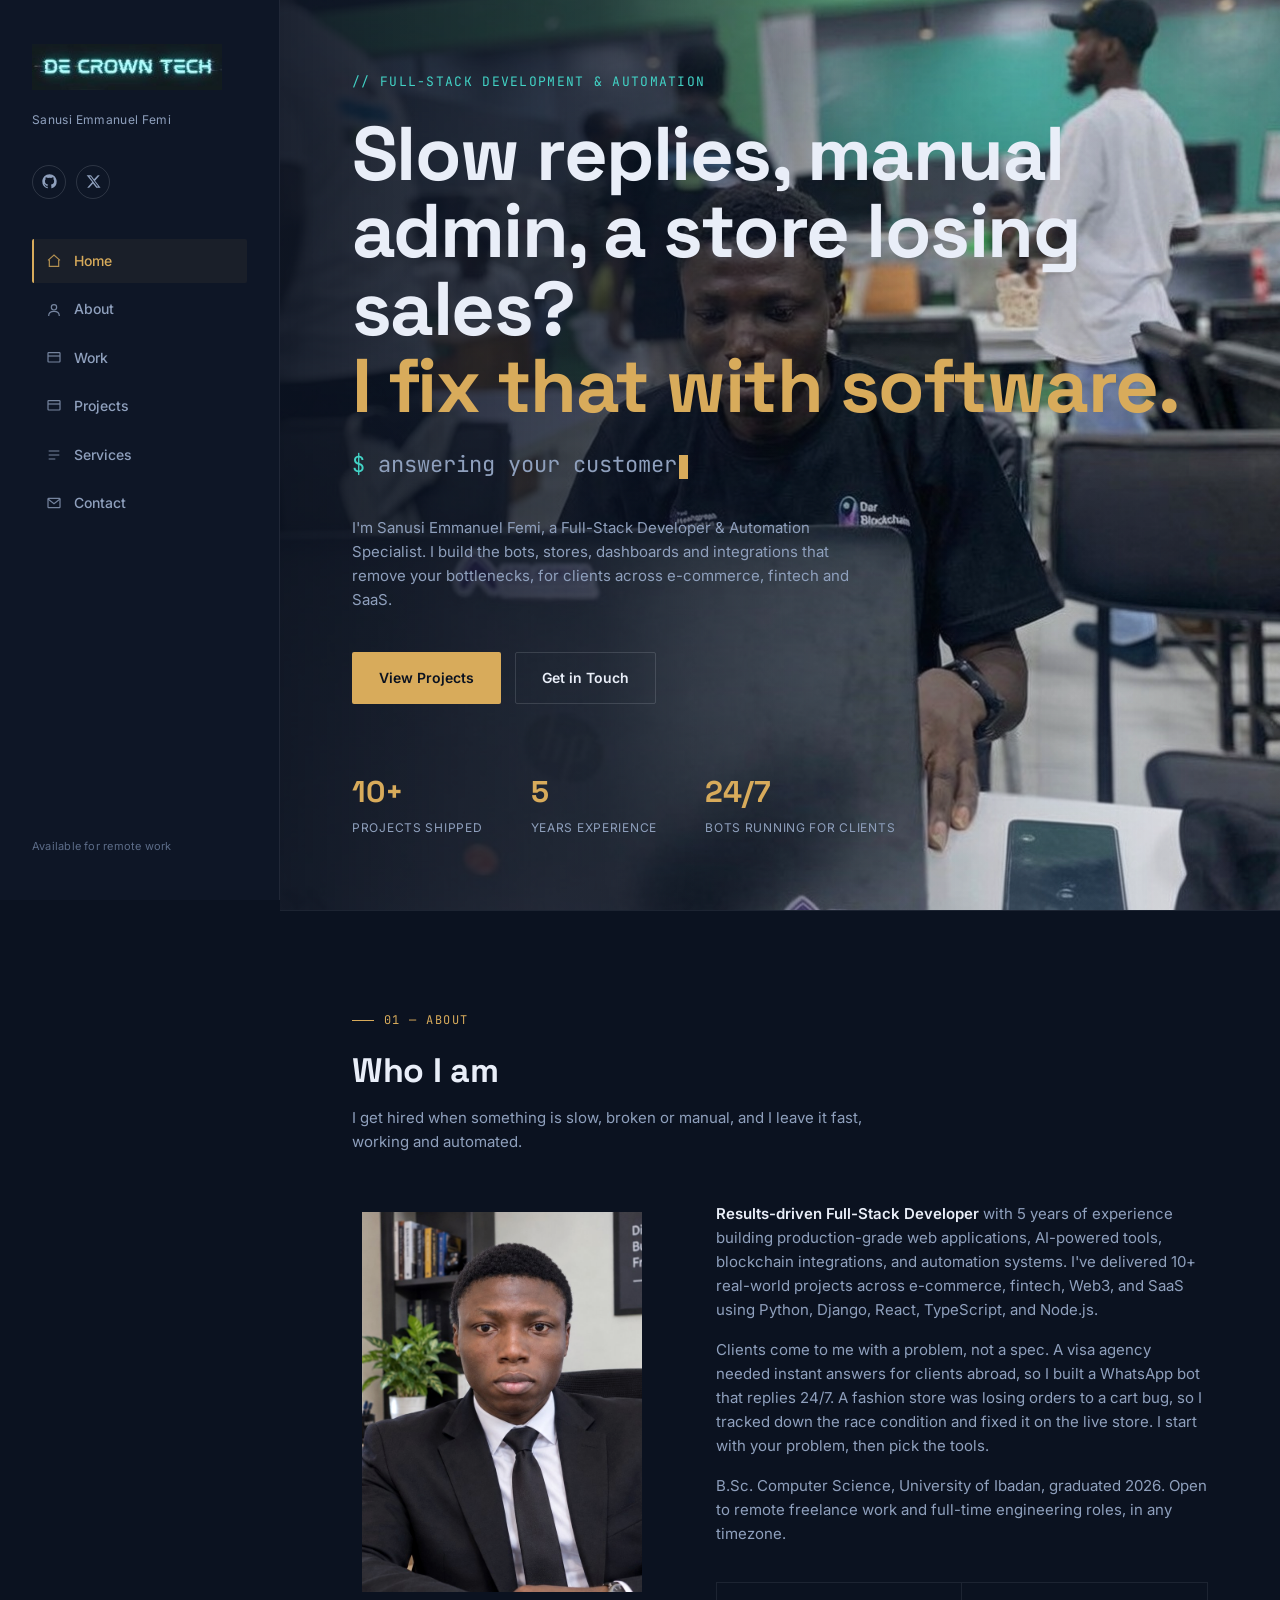
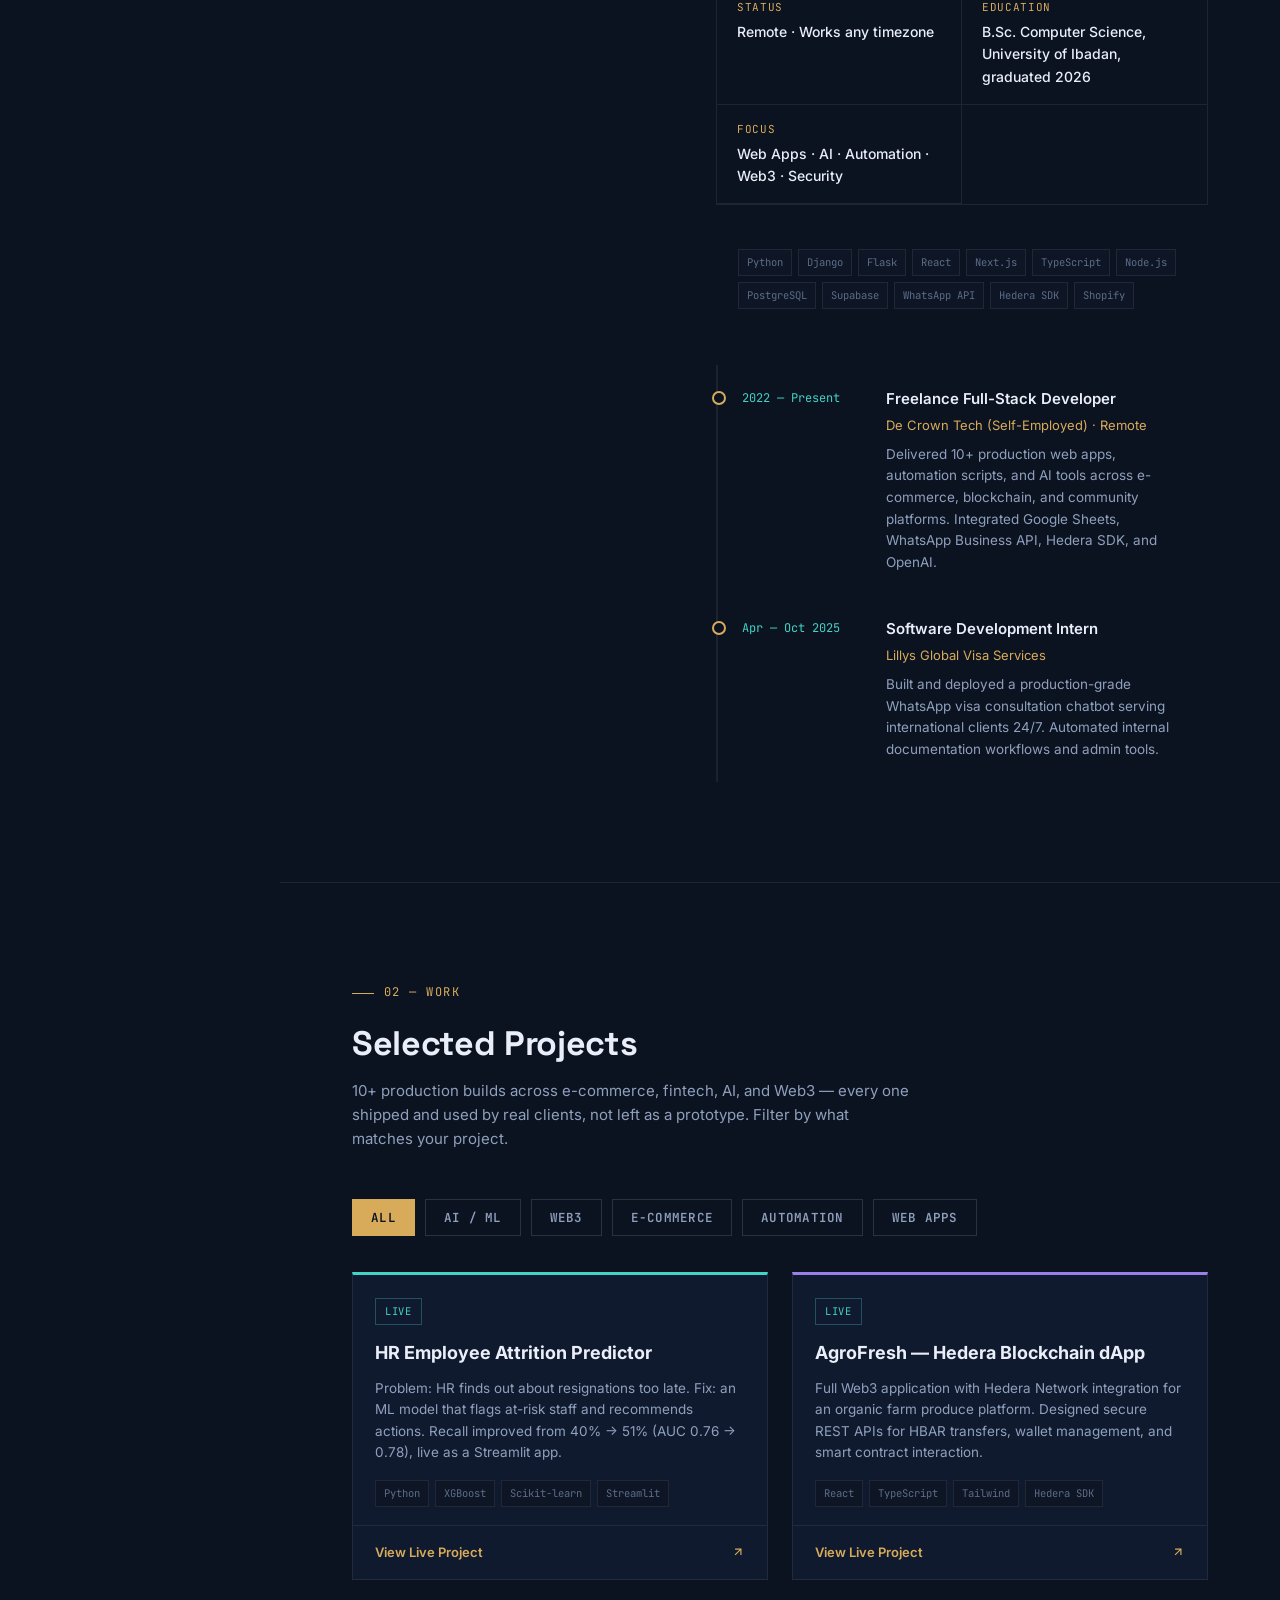
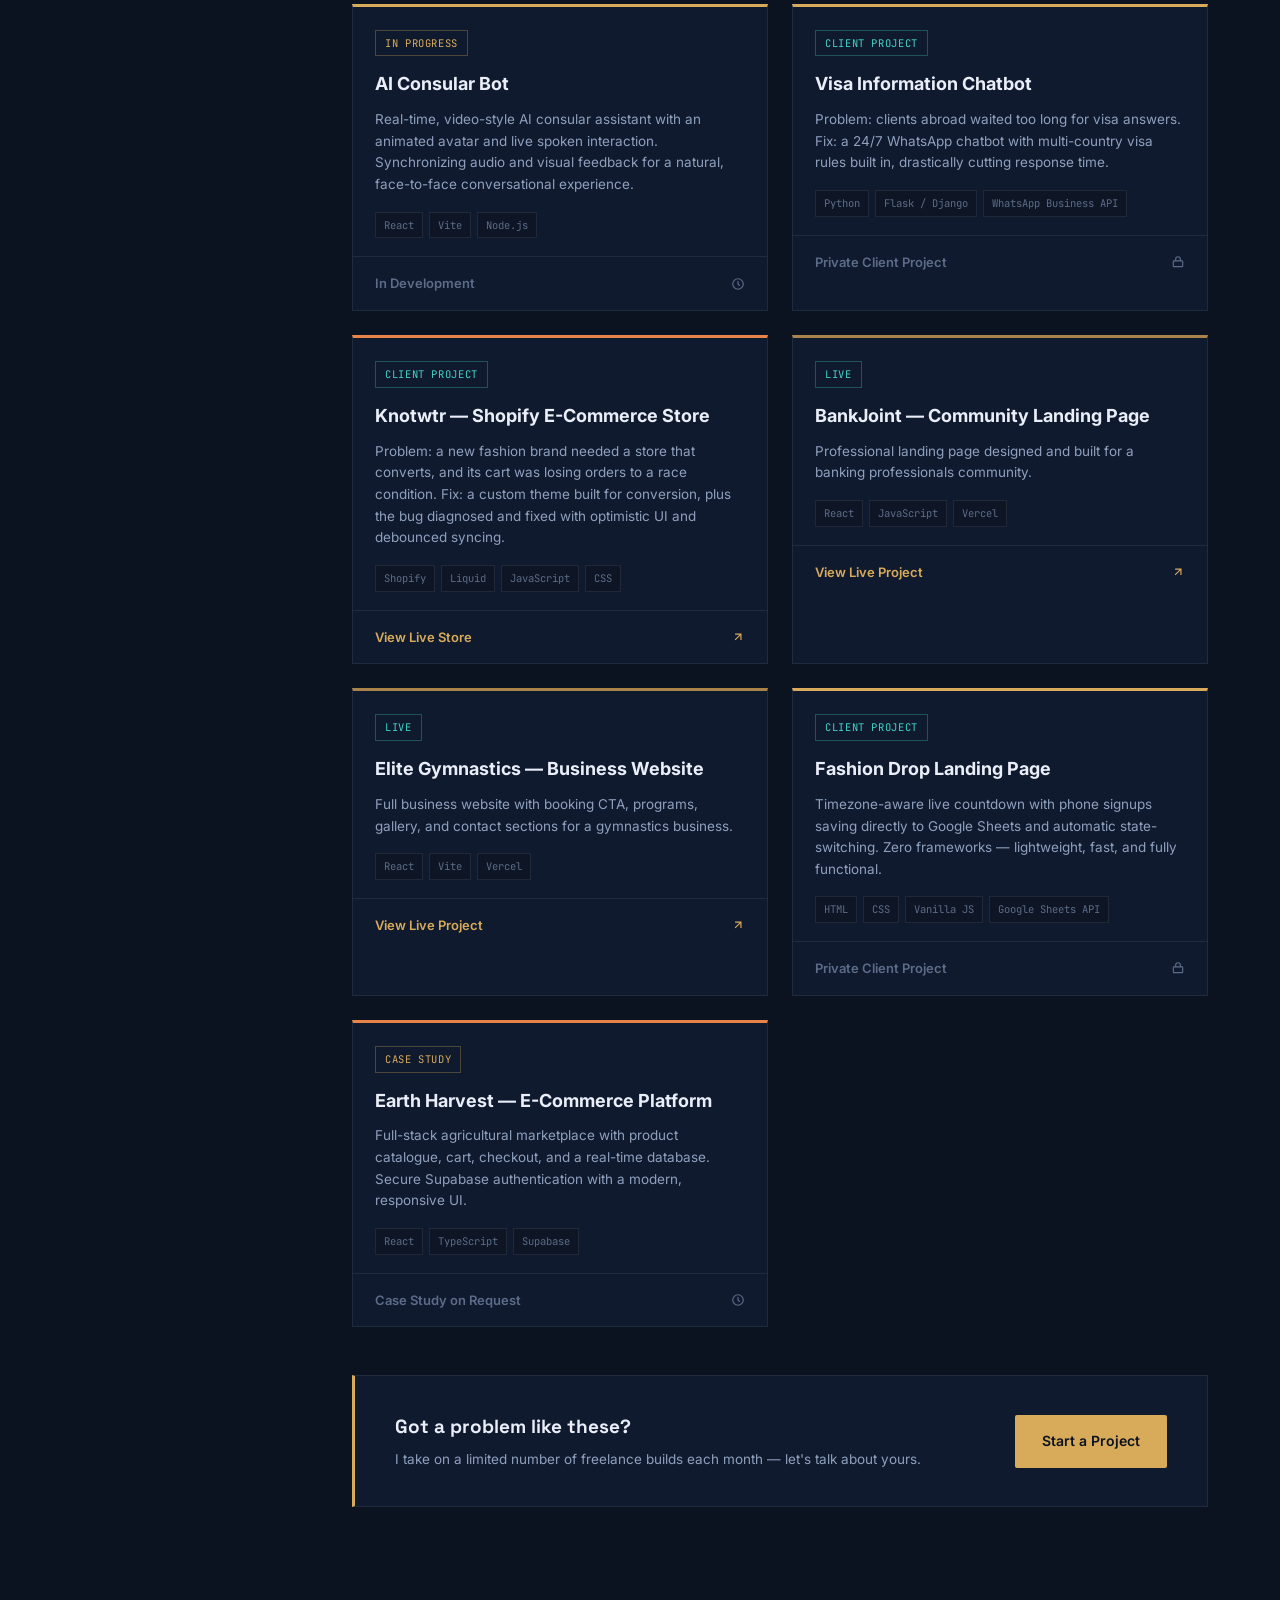
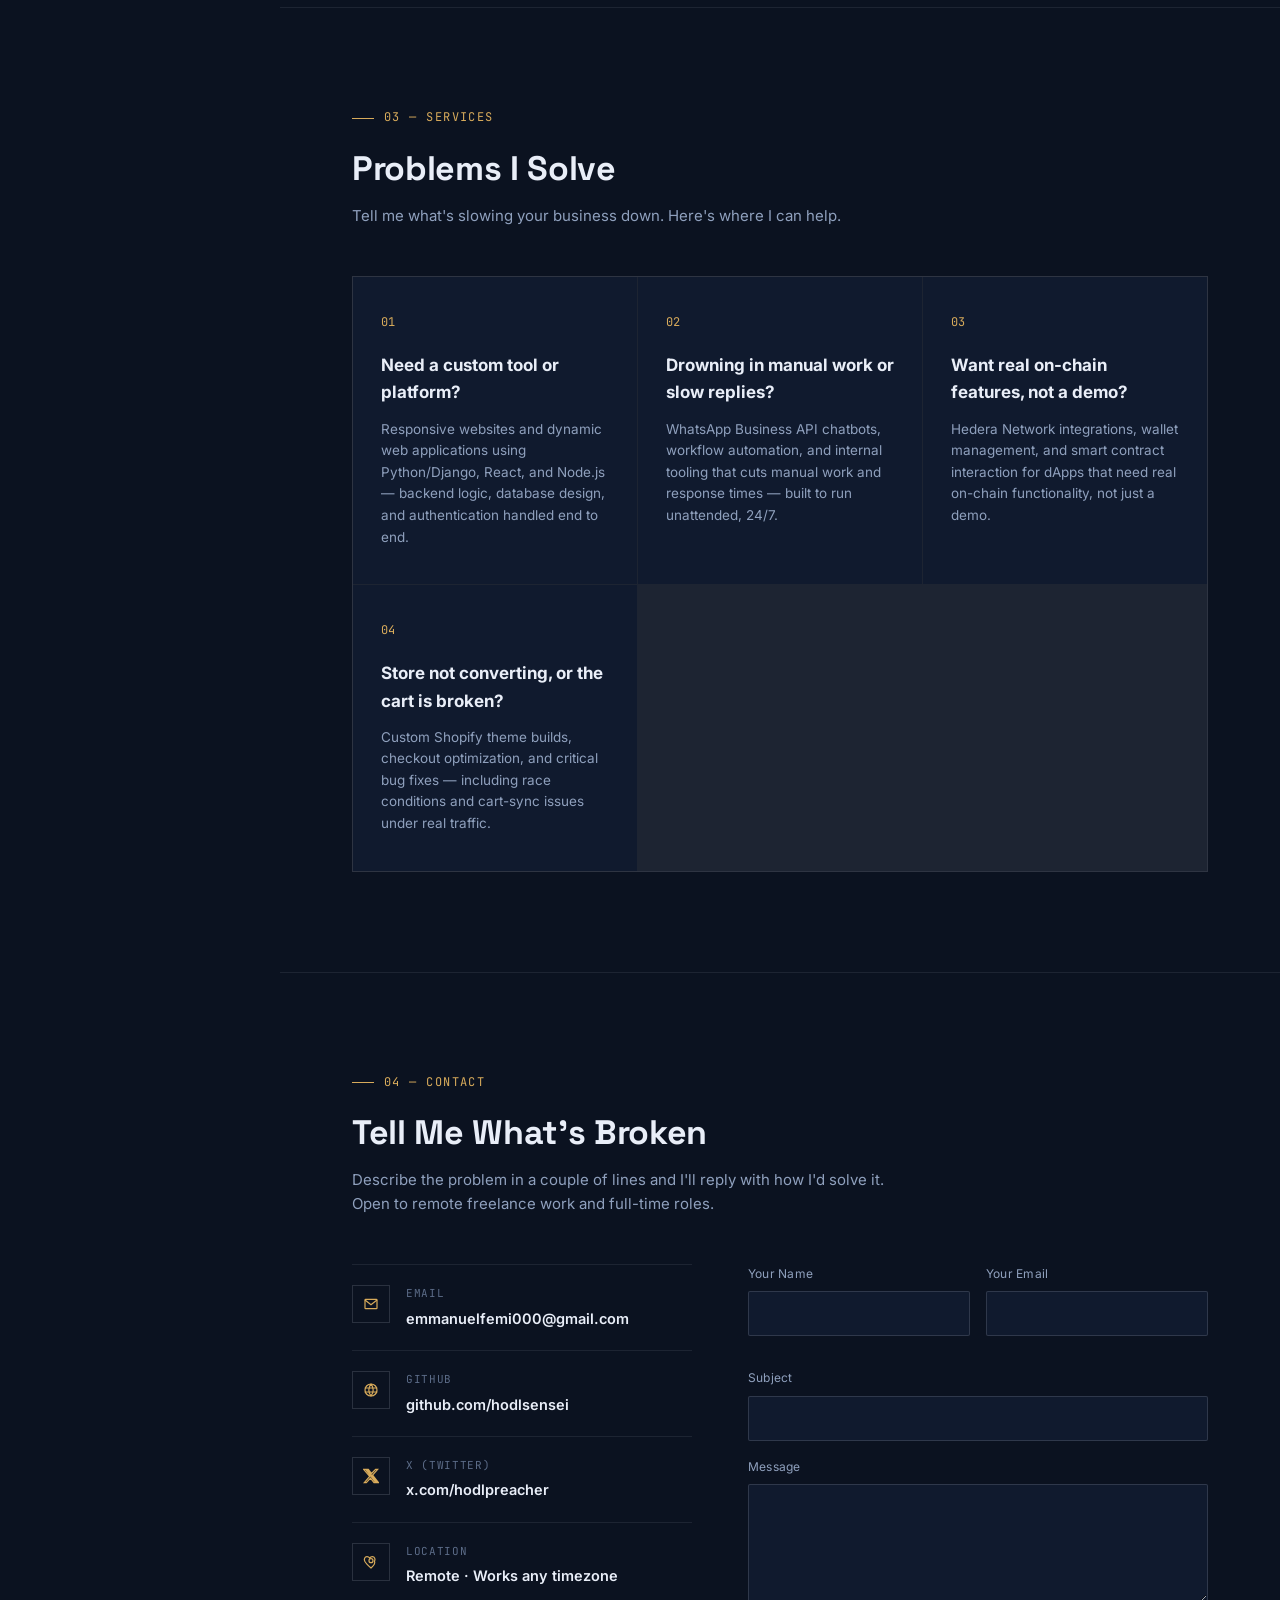
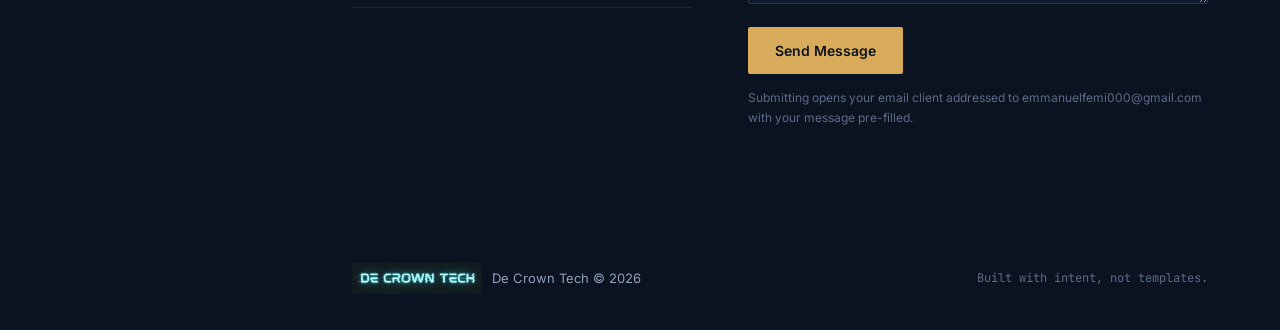
==== commit 6d31a2c1: "Update degree wording" ====
--- a/index.html
+++ b/index.html
@@ -5,6 +5,8 @@
 <meta name="viewport" content="width=device-width, initial-scale=1.0">
 <title>Sanusi Emmanuel Femi — De Crown Tech | Full-Stack Developer</title>
 <meta name="description" content="Full-Stack Developer & Automation Specialist. Web apps, AI tools, Web3 integrations and Shopify builds for global clients.">
+<link rel="icon" href="assests/logo.jpg" type="image/jpeg">
+<link rel="apple-touch-icon" href="assests/logo.jpg">
 <link rel="preconnect" href="https://fonts.googleapis.com">
 <link rel="preconnect" href="https://fonts.gstatic.com" crossorigin>
 <link href="https://fonts.googleapis.com/css2?family=Space+Grotesk:wght@400;500;600;700&family=Inter:wght@400;500;600&family=JetBrains+Mono:wght@400;500&display=swap" rel="stylesheet">
@@ -101,13 +103,13 @@
           <div class="about-bio">
             <p><strong>Results-driven Full-Stack Developer</strong> with 5 years of experience building production-grade web applications, AI-powered tools, blockchain integrations, and automation systems. I've delivered 10+ real-world projects across e-commerce, fintech, Web3, and SaaS using Python, Django, React, TypeScript, and Node.js.</p>
             <p>Clients come to me with a problem, not a spec. A visa agency needed instant answers for clients abroad, so I built a WhatsApp bot that replies 24/7. A fashion store was losing orders to a cart bug, so I tracked down the race condition and fixed it on the live store. I start with your problem, then pick the tools.</p>
-            <p>Currently pursuing a B.Sc. in Computer Science at the University of Ibadan (expected 2026), and open to remote freelance work and full-time engineering roles.</p>
+            <p>B.Sc. Computer Science, University of Ibadan, graduated 2026. Open to remote freelance work and full-time engineering roles, in any timezone.</p>
           </div>
 
           <div class="facts">
-            <div class="fact"><span class="fact-k mono">STATUS</span><span class="fact-v">Remote · Open to relocate</span></div>
-            <div class="fact"><span class="fact-k mono">EDUCATION</span><span class="fact-v">B.Sc. Computer Science, University of Ibadan (2026)</span></div>
-            <div class="fact"><span class="fact-k mono">FOCUS</span><span class="fact-v">Web Apps · AI · Automation · Web3</span></div>
+            <div class="fact"><span class="fact-k mono">STATUS</span><span class="fact-v">Remote · Works any timezone</span></div>
+            <div class="fact"><span class="fact-k mono">EDUCATION</span><span class="fact-v">B.Sc. Computer Science, University of Ibadan, graduated 2026</span></div>
+            <div class="fact"><span class="fact-k mono">FOCUS</span><span class="fact-v">Web Apps · AI · Automation · Web3 · Security</span></div>
           </div>
 
           <div class="project-tags">
@@ -324,7 +326,7 @@
           </div>
           <div class="contact-info-item">
             <div class="ci-icon"><svg viewBox="0 0 24 24" fill="none" stroke="currentColor" stroke-width="1.8"><path d="M12 21s-7-6-9.3-10.1C1.1 7.8 2.4 4 6 4c2 0 3.3 1.1 4 2.2C10.7 5.1 12 4 14 4c3.6 0 4.9 3.8 3.3 6.9C19 15 12 21 12 21z" fill="none"/><circle cx="12" cy="10" r="3"/></svg></div>
-            <div><div class="ci-label mono">Location</div><div class="ci-value">Remote · Open to relocate</div></div>
+            <div><div class="ci-label mono">Location</div><div class="ci-value">Remote · Works any timezone</div></div>
           </div>
         </div>
 
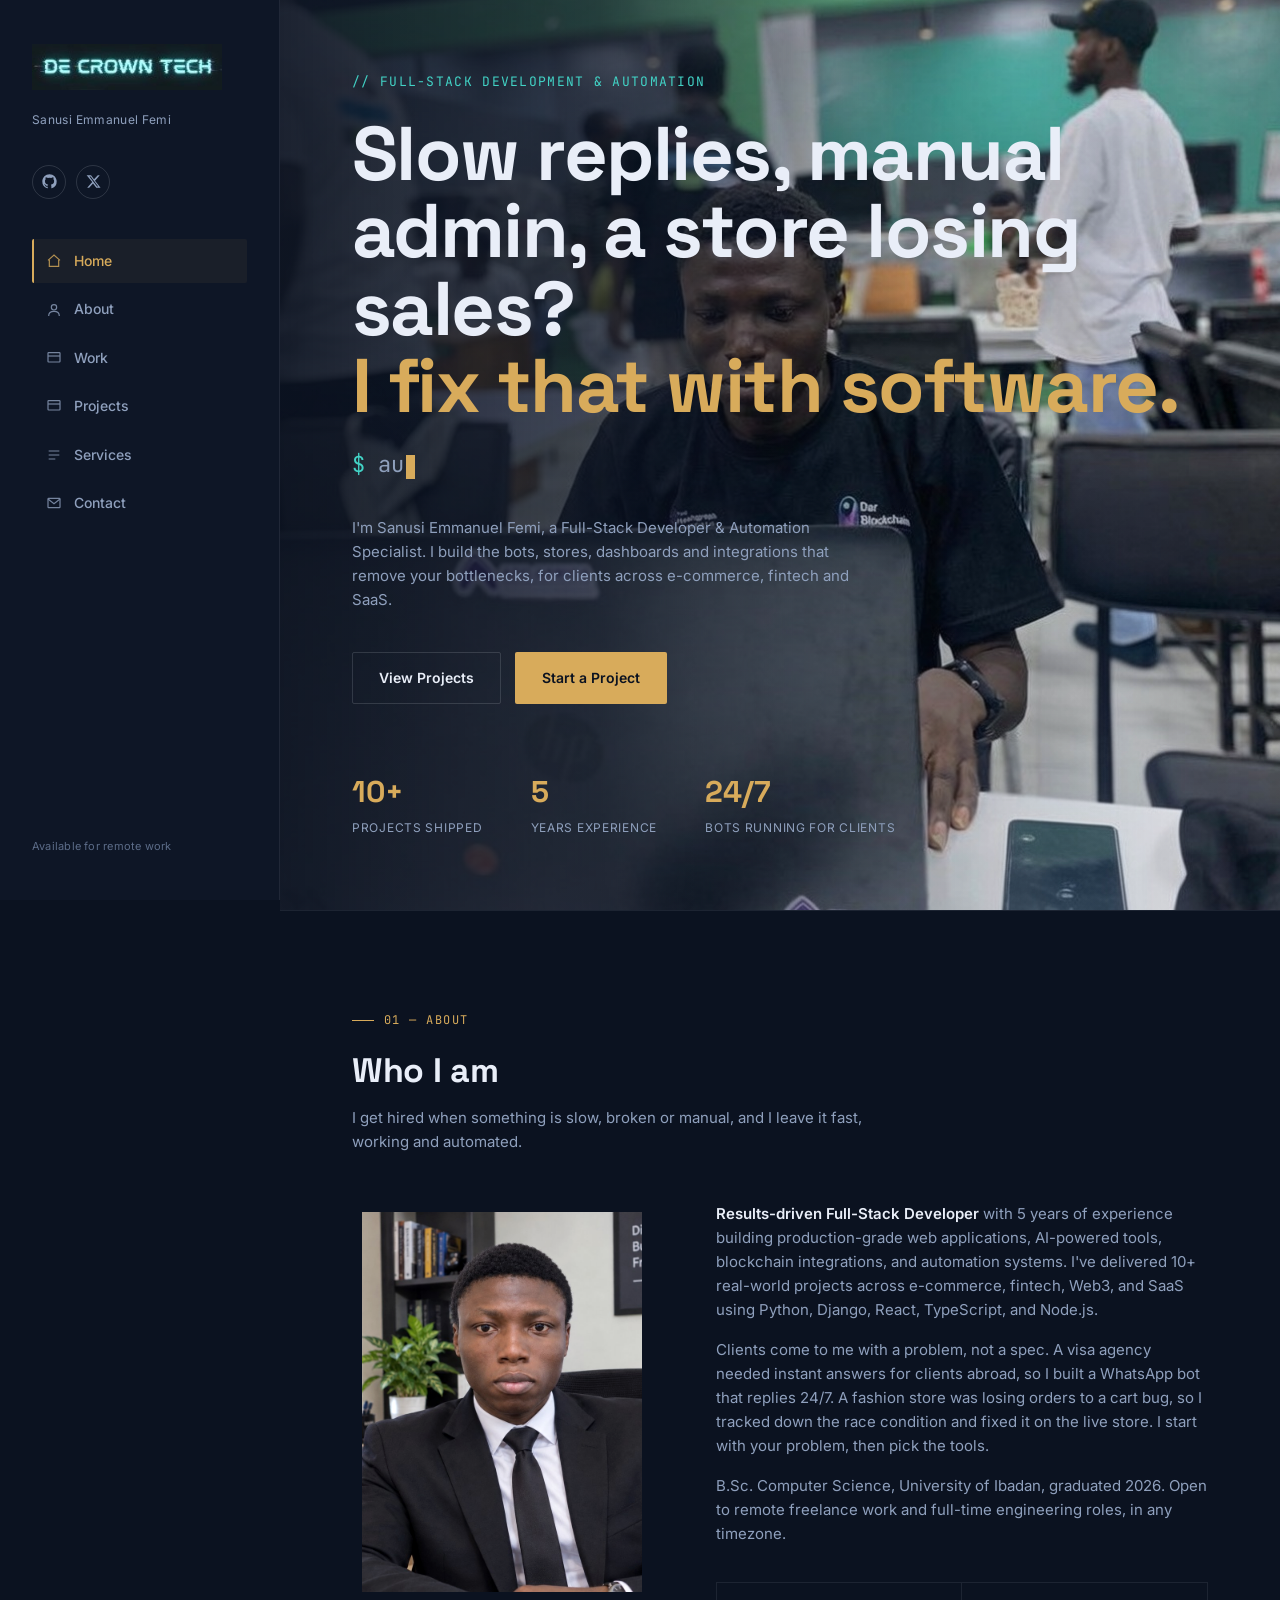
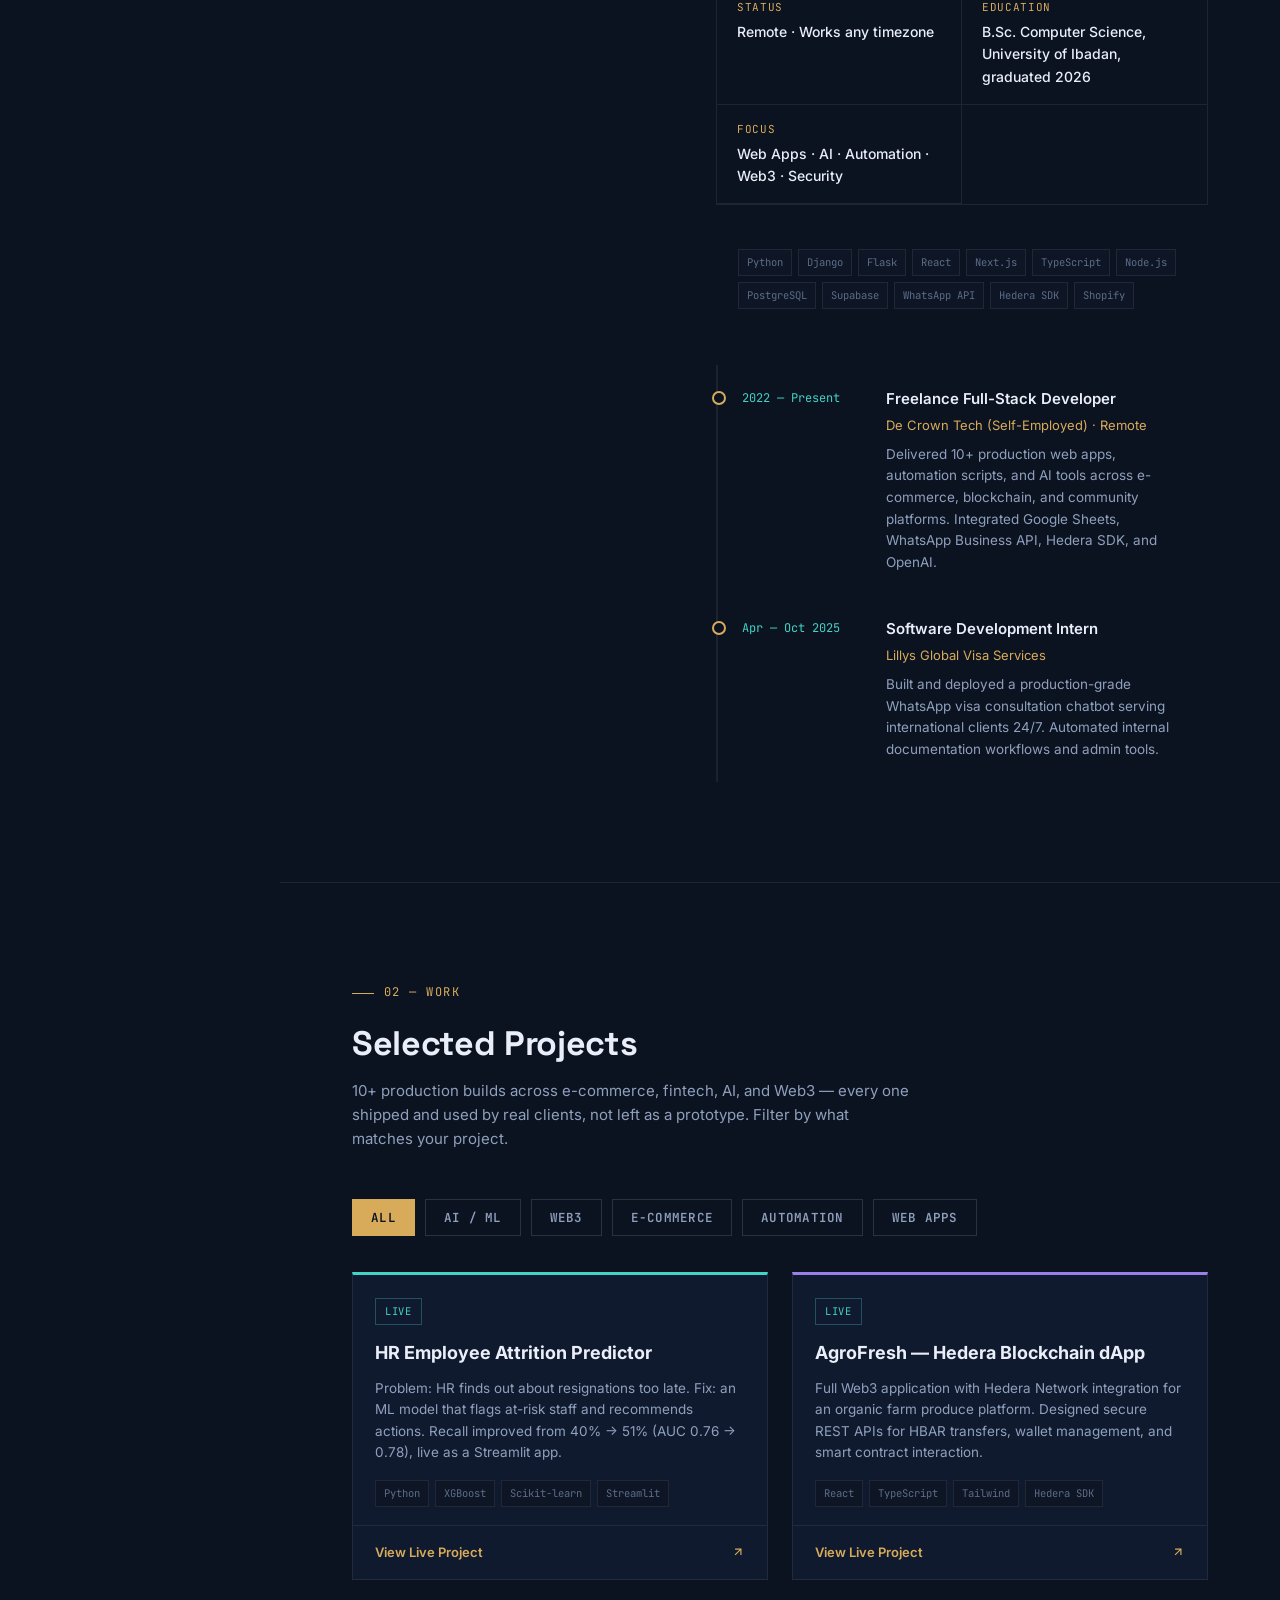
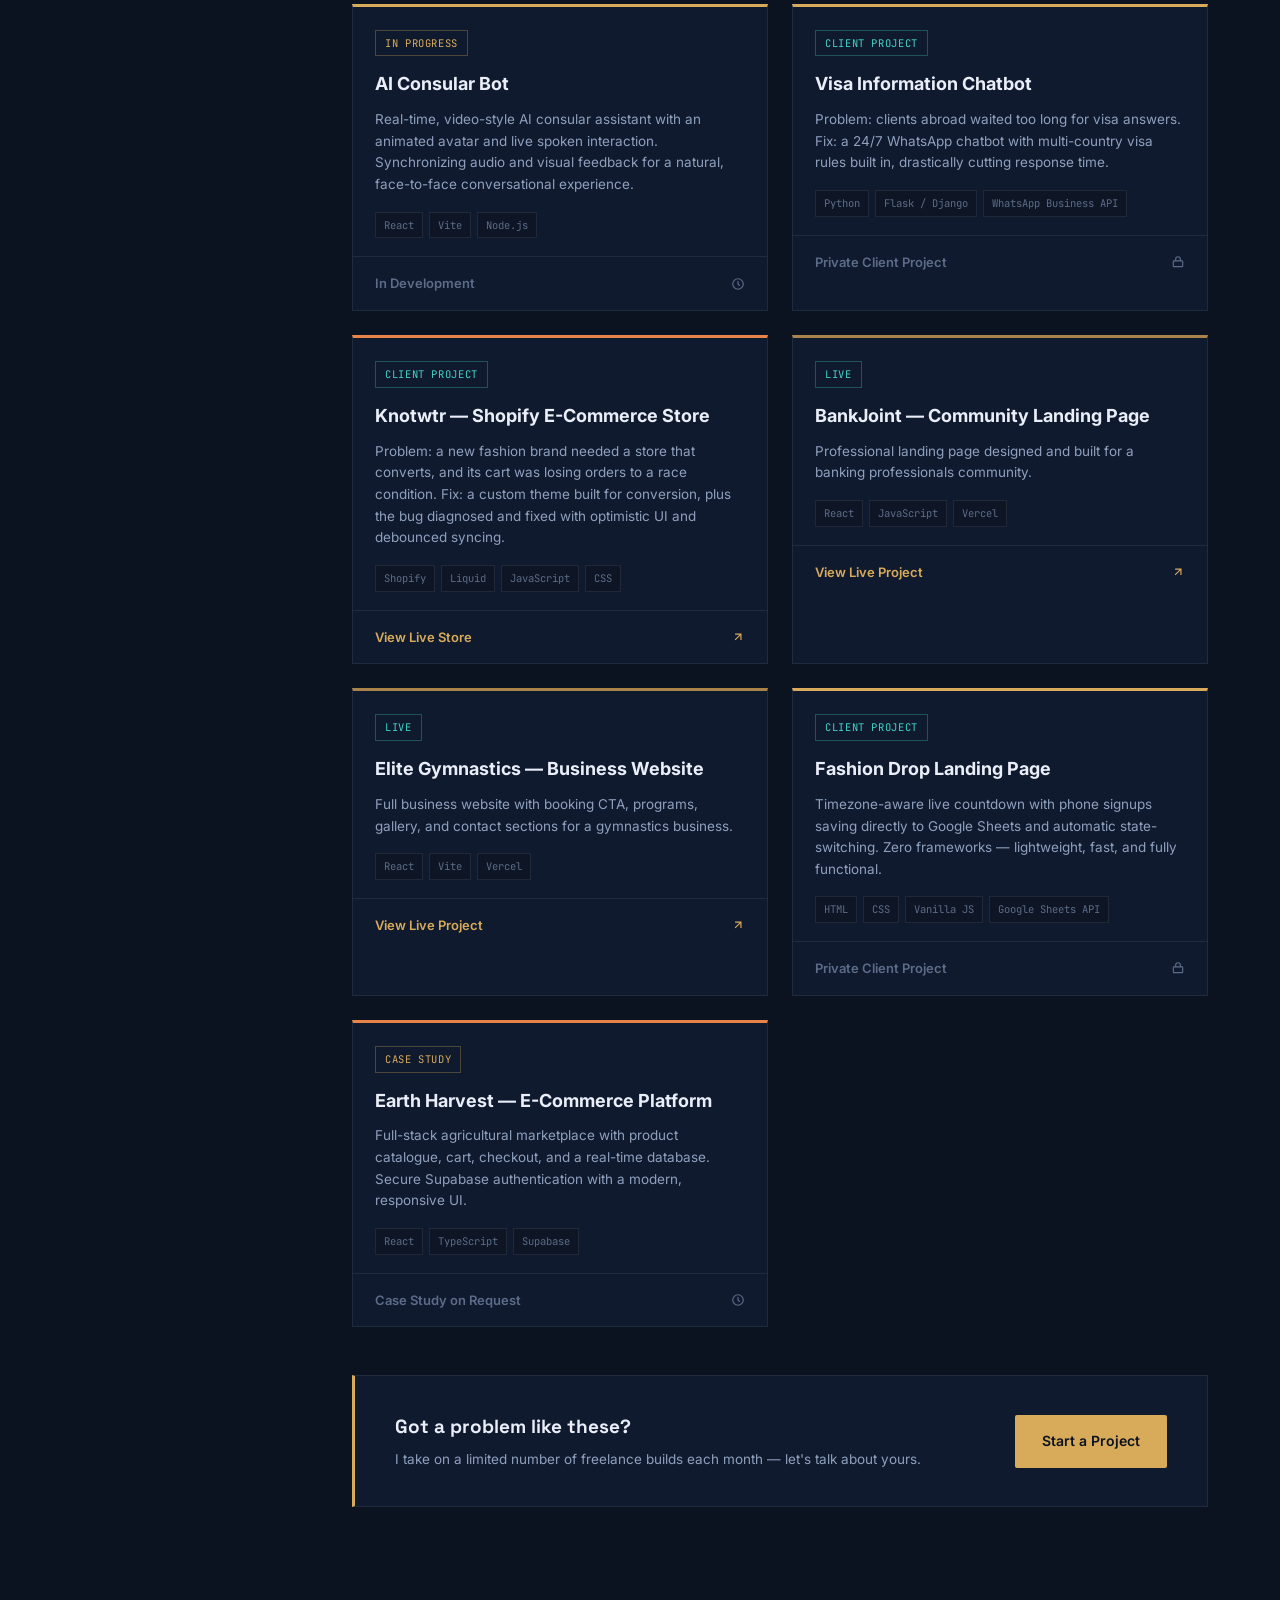
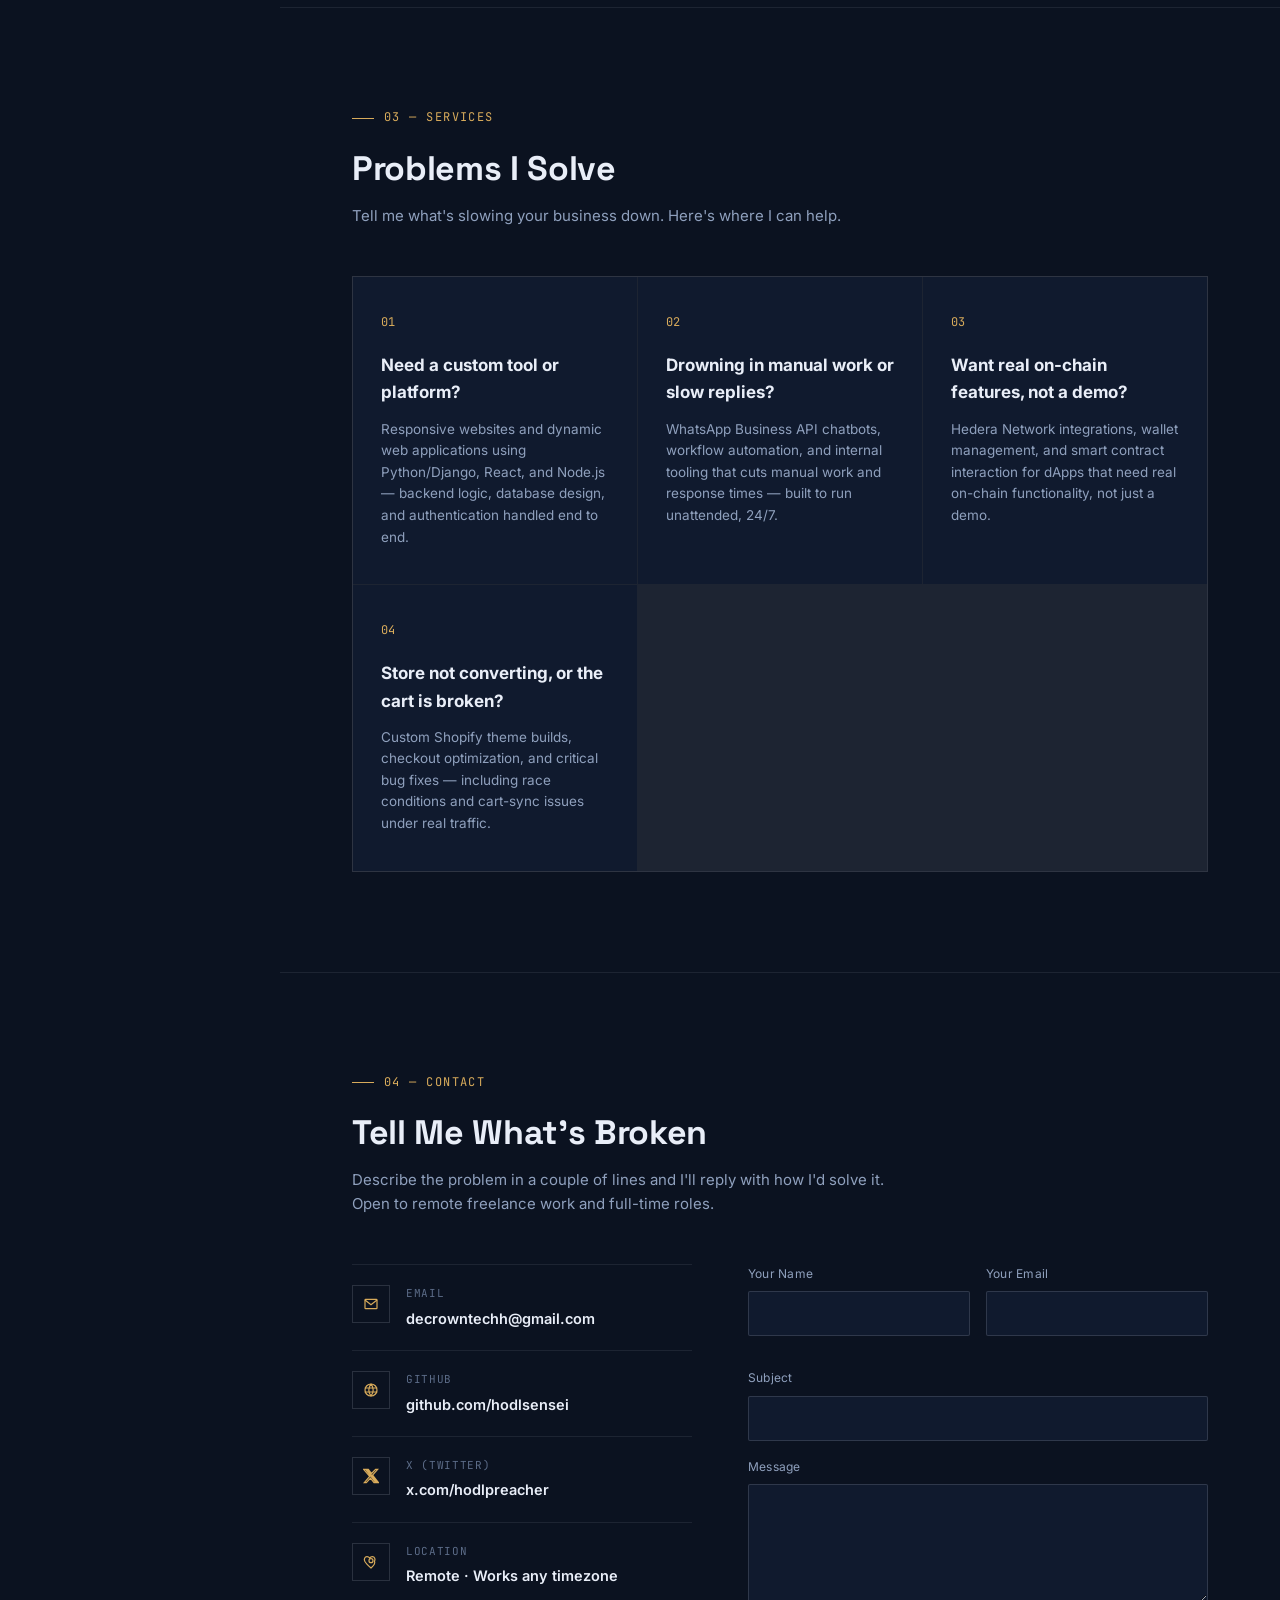
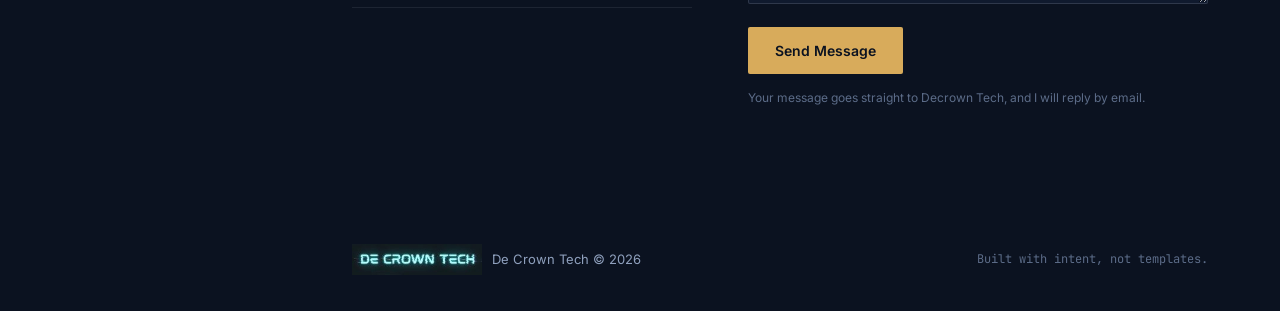
==== commit 820b0be3: "Contact form via Web3Forms" ====
--- a/index.html
+++ b/index.html
@@ -79,8 +79,8 @@
       <div class="hero-typing mono"><span class="prompt">$</span> <span id="typeTarget"></span><span class="cursor"></span></div>
       <p class="hero-desc">I'm Sanusi Emmanuel Femi, a Full-Stack Developer &amp; Automation Specialist. I build the bots, stores, dashboards and integrations that remove your bottlenecks, for clients across e-commerce, fintech and SaaS.</p>
       <div class="hero-cta">
-        <a href="#projects" class="btn btn-primary">View Projects</a>
-        <a href="#contact" class="btn btn-ghost">Get in Touch</a>
+        <a href="#projects" class="btn btn-ghost">View Projects</a>
+        <a href="#contact" class="btn btn-primary">Start a Project</a>
       </div>
       <div class="hero-stats">
         <div><div class="hero-stat-num">10+</div><div class="hero-stat-label">Projects Shipped</div></div>
@@ -314,7 +314,7 @@
         <div class="contact-info">
           <div class="contact-info-item">
             <div class="ci-icon"><svg viewBox="0 0 24 24" fill="none" stroke="currentColor" stroke-width="1.8"><rect x="3" y="5" width="18" height="14" rx="1"/><path d="M3 6l9 7 9-7"/></svg></div>
-            <div><div class="ci-label mono">Email</div><div class="ci-value">emmanuelfemi000@gmail.com</div></div>
+            <div><div class="ci-label mono">Email</div><div class="ci-value">decrowntechh@gmail.com</div></div>
           </div>
           <div class="contact-info-item">
             <div class="ci-icon"><svg viewBox="0 0 24 24" fill="none" stroke="currentColor" stroke-width="1.8"><circle cx="12" cy="12" r="9"/><path d="M2.5 9h19M2.5 15h19M12 3a14 14 0 010 18M12 3a14 14 0 000 18"/></svg></div>
@@ -349,8 +349,9 @@
             <label for="cmessage">Message</label>
             <textarea id="cmessage" name="message" required></textarea>
           </div>
+          <input type="checkbox" name="botcheck" id="botcheck" style="display:none" tabindex="-1" autocomplete="off">
           <button type="submit" class="btn btn-primary">Send Message</button>
-          <div class="form-note">Submitting opens your email client addressed to emmanuelfemi000@gmail.com with your message pre-filled.</div>
+          <div class="form-note" role="status" aria-live="polite">Your message goes straight to Decrown Tech, and I will reply by email.</div>
         </form>
       </div>
     </section>
@@ -367,6 +368,57 @@
 </div>
 
 <script src="script.js"></script>
+<script>
+(function () {
+  var form = document.getElementById('contactForm');
+  if (!form) return;
+  var note = form.querySelector('.form-note');
+  var button = form.querySelector('button[type="submit"]');
+
+  // Capture phase: runs before any older handler and replaces it.
+  document.addEventListener('submit', function (e) {
+    if (e.target !== form) return;
+    e.preventDefault();
+    e.stopPropagation();
+
+    var botcheck = document.getElementById('botcheck');
+    if (botcheck && botcheck.checked) return;
+
+    var originalLabel = button.textContent;
+    button.disabled = true;
+    button.textContent = 'Sending...';
+
+    fetch('https://api.web3forms.com/submit', {
+      method: 'POST',
+      headers: { 'Content-Type': 'application/json', 'Accept': 'application/json' },
+      body: JSON.stringify({
+        access_key: 'b0783ad1-5aee-477e-b722-640e074f011e',
+        from_name: 'Decrown Tech website',
+        name: document.getElementById('cname').value,
+        email: document.getElementById('cemail').value,
+        subject: document.getElementById('csubject').value,
+        message: document.getElementById('cmessage').value
+      })
+    })
+      .then(function (response) { return response.json(); })
+      .then(function (data) {
+        if (data.success) {
+          form.reset();
+          note.textContent = 'Thank you. Your message has been sent, and I will reply by email soon.';
+        } else {
+          throw new Error(data.message || 'Send failed');
+        }
+      })
+      .catch(function () {
+        note.textContent = 'Sorry, the message could not be sent. Please email decrowntechh@gmail.com directly.';
+      })
+      .finally(function () {
+        button.disabled = false;
+        button.textContent = originalLabel;
+      });
+  }, true);
+})();
+</script>
 
 </body>
 </html>
